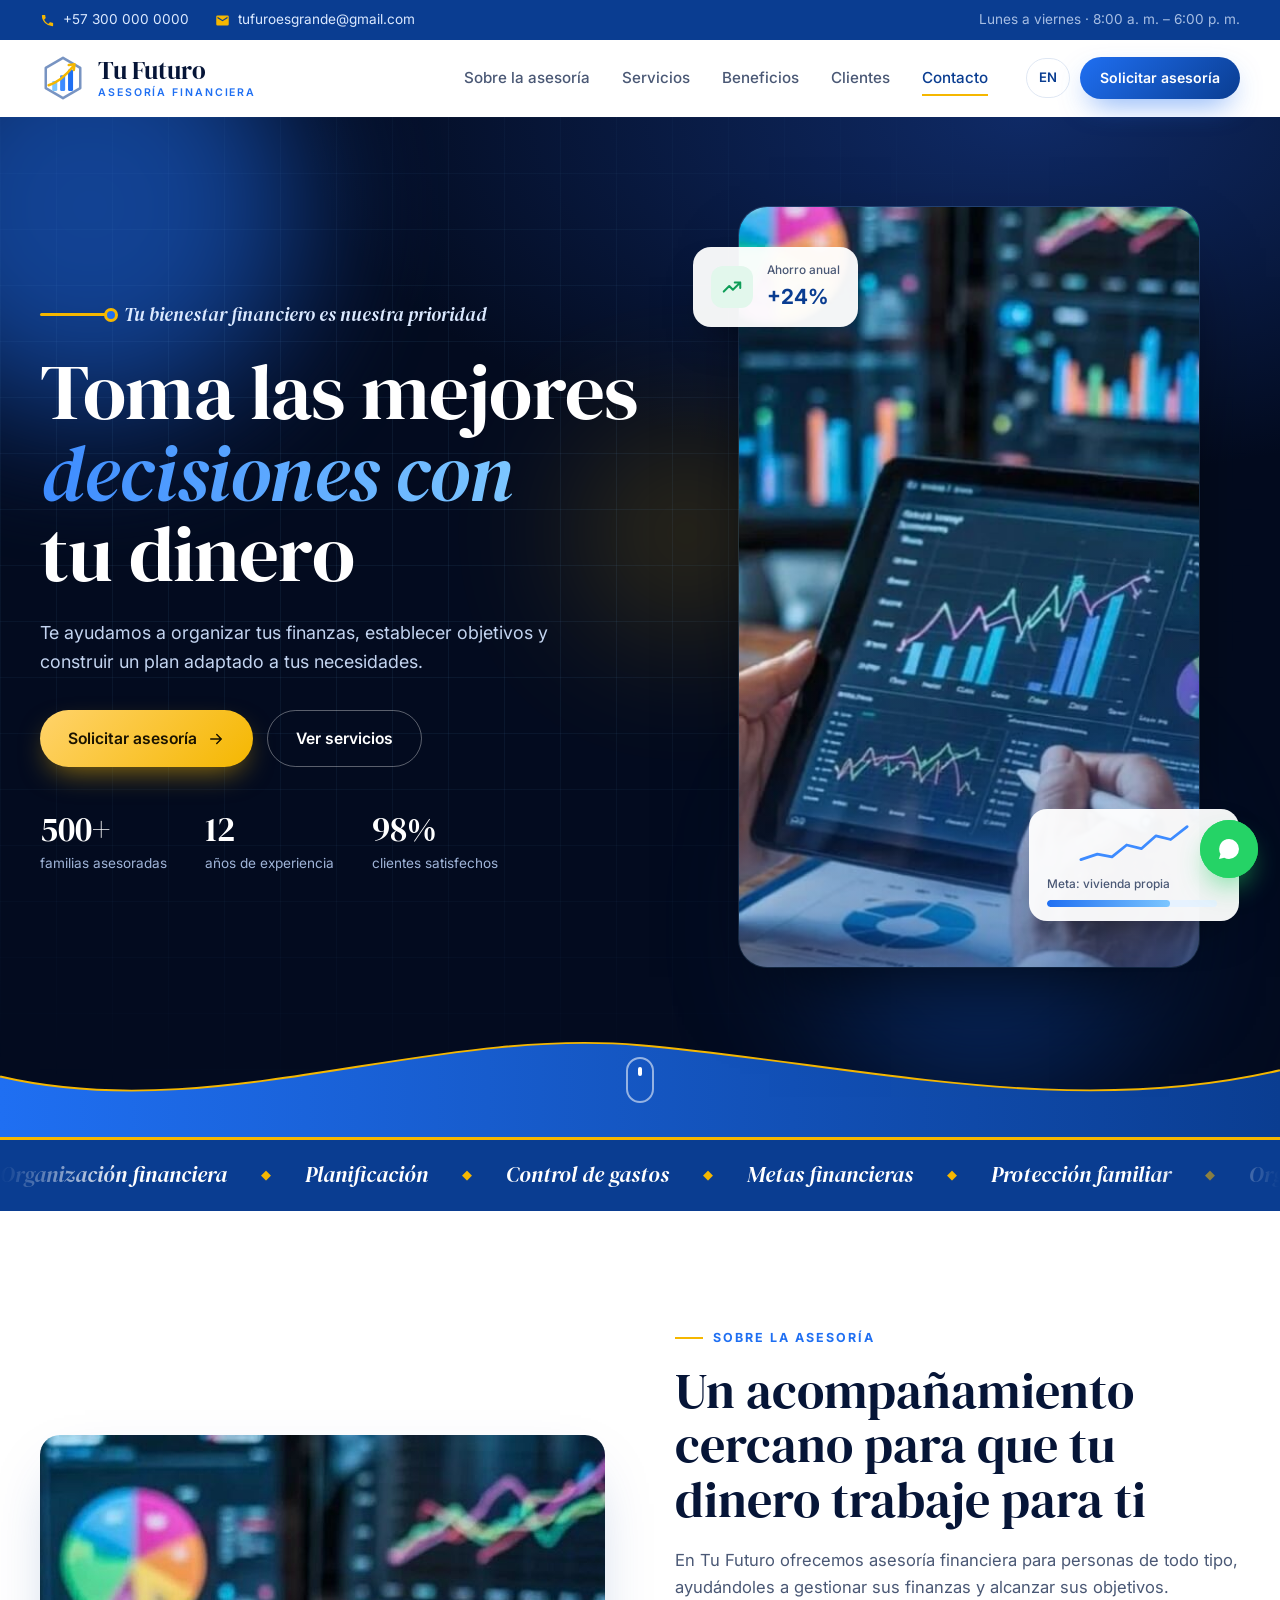
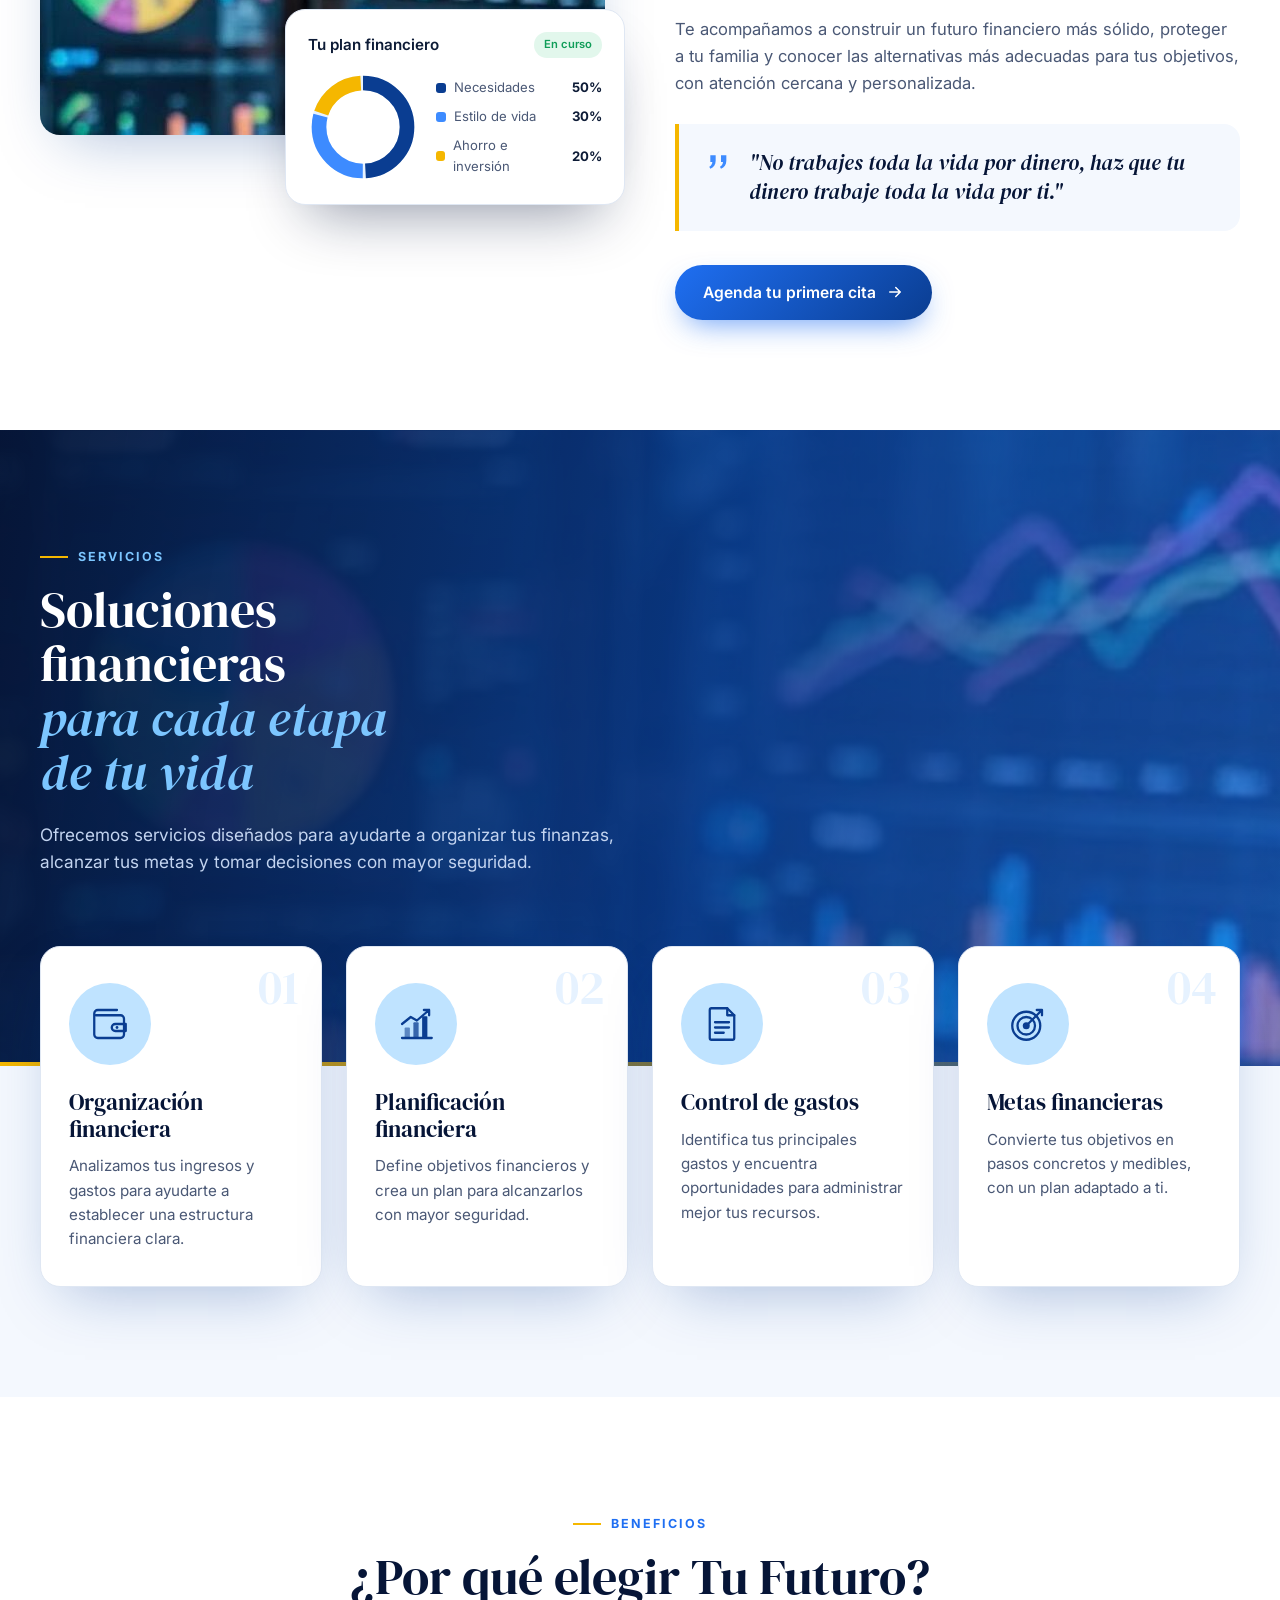
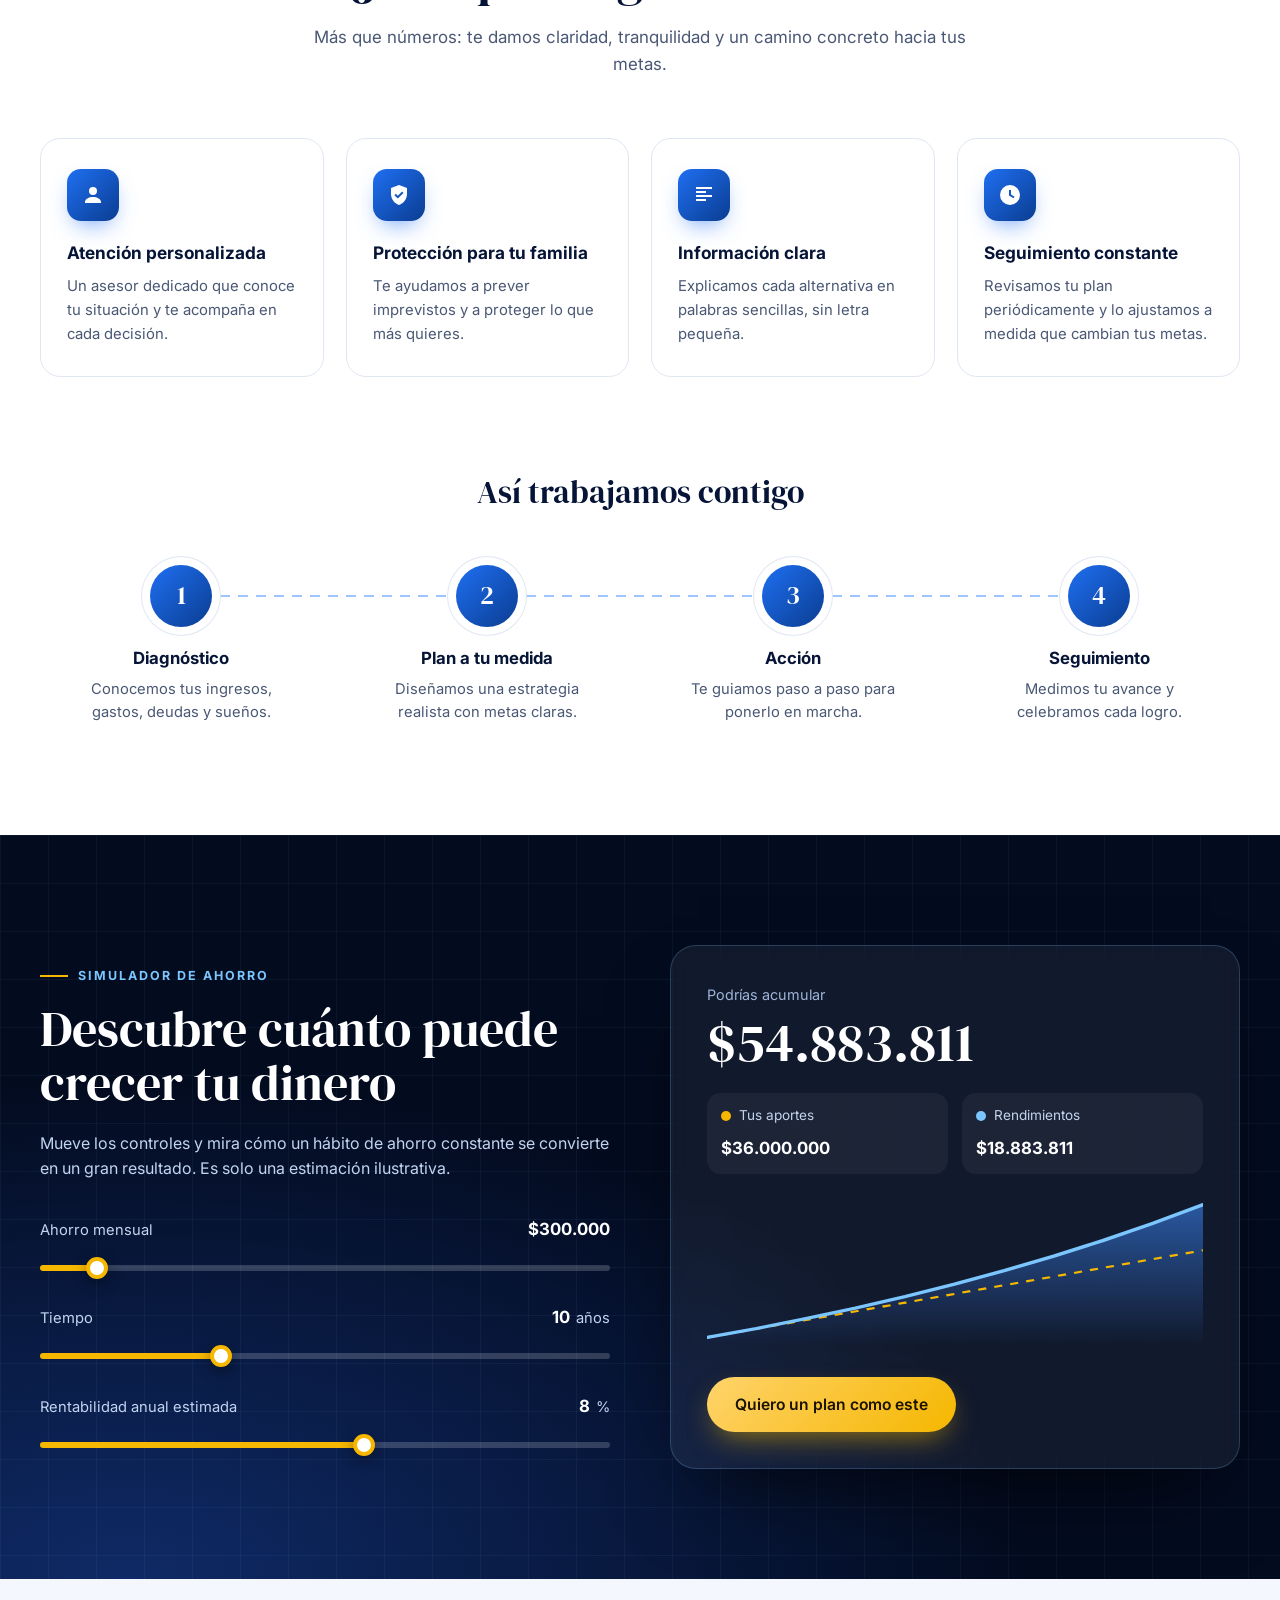
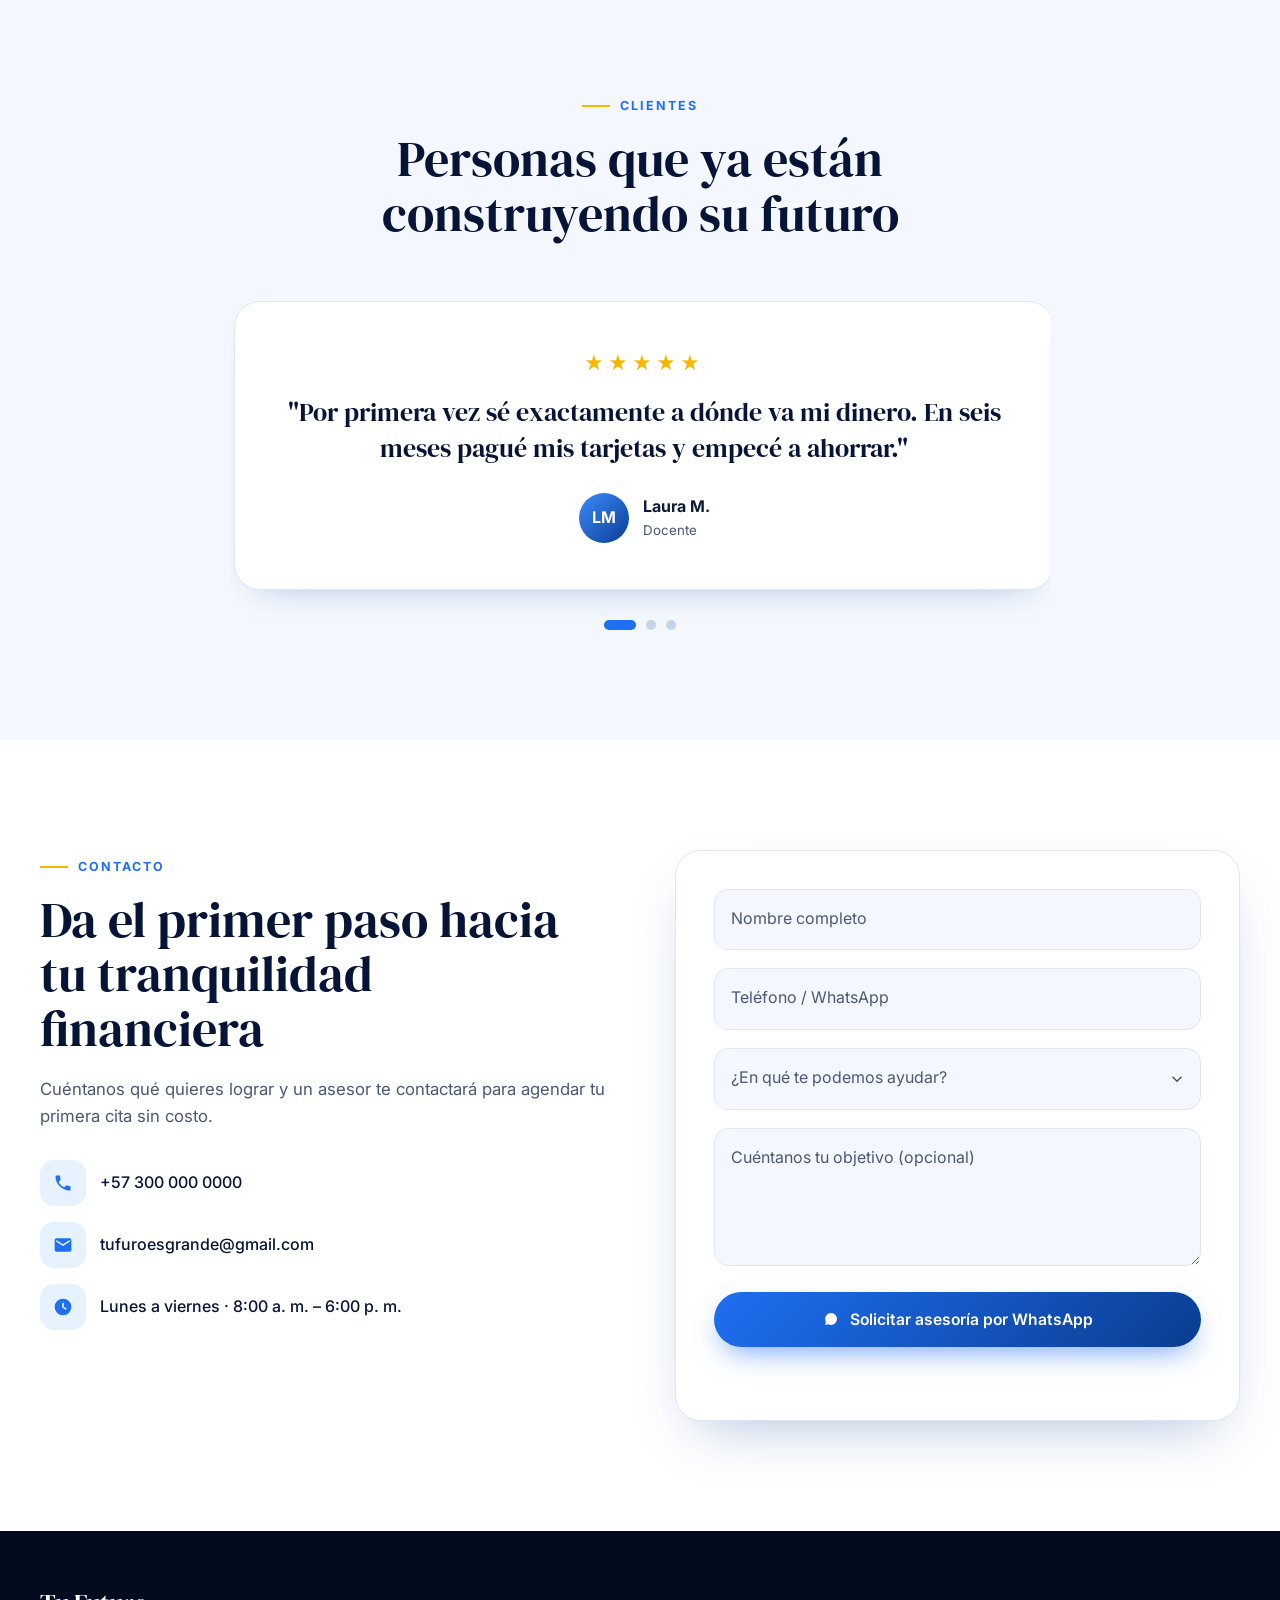
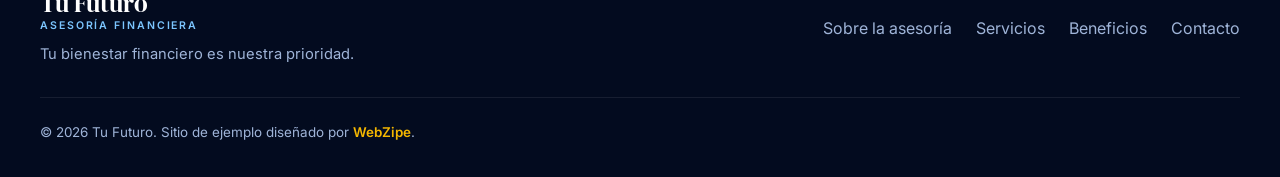
==== asesores-financieros/index.html @ e70fca69 "Agregar ejemplo Tu Futuro (asesores financieros) a Ejemplos de páginas Página independiente en aseso" ====
<!DOCTYPE html>
<html lang="es">
<head>
  <meta charset="UTF-8">
  <meta name="viewport" content="width=device-width, initial-scale=1.0">
  <title>Tu Futuro | Asesoría financiera</title>
  <meta name="description" content="Tu Futuro: asesoría financiera personalizada. Organiza tus finanzas, define metas y construye un plan adaptado a tus necesidades.">
  <meta name="theme-color" content="#0a3d91">
  <link rel="preconnect" href="https://fonts.googleapis.com">
  <link rel="preconnect" href="https://fonts.gstatic.com" crossorigin>
  <link href="https://fonts.googleapis.com/css2?family=DM+Serif+Display:ital@0;1&family=Inter:wght@400;500;600;700&display=swap" rel="stylesheet">
  <link rel="stylesheet" href="styles.css">
</head>
<body>

  <div class="progress" aria-hidden="true"></div>

  <!-- BARRA SUPERIOR -->
  <div class="topbar">
    <div class="container topbar-inner">
      <a href="tel:+573000000000" class="topbar-item">
        <svg viewBox="0 0 24 24" aria-hidden="true"><path d="M6.6 10.8a15.1 15.1 0 006.6 6.6l2.2-2.2a1 1 0 011-.25 11.4 11.4 0 003.6.57 1 1 0 011 1V20a1 1 0 01-1 1A17 17 0 013 4a1 1 0 011-1h3.5a1 1 0 011 1c0 1.25.2 2.45.57 3.57a1 1 0 01-.25 1z"/></svg>
        +57 300 000 0000
      </a>
      <a href="mailto:tufuroesgrande@gmail.com" class="topbar-item">
        <svg viewBox="0 0 24 24" aria-hidden="true"><path d="M20 4H4a2 2 0 00-2 2v12a2 2 0 002 2h16a2 2 0 002-2V6a2 2 0 00-2-2zm0 4.2l-8 5-8-5V6l8 5 8-5z"/></svg>
        tufuroesgrande@gmail.com
      </a>
      <span class="topbar-note" data-t>Lunes a viernes · 8:00 a. m. – 6:00 p. m.</span>
    </div>
  </div>

  <!-- HEADER -->
  <header class="header">
    <div class="container header-inner">
      <a href="#inicio" class="logo" aria-label="Tu Futuro — inicio">
        <svg class="logo-mark" viewBox="0 0 64 64" aria-hidden="true">
          <path d="M32 4l24 14v28L32 60 8 46V18z" fill="none" stroke="currentColor" stroke-width="3.5" stroke-linejoin="round" opacity=".55"/>
          <rect x="17" y="36" width="7" height="14" rx="1.5" fill="#7cc6ff"/>
          <rect x="28" y="28" width="7" height="22" rx="1.5" fill="#3d8bff"/>
          <rect x="39" y="20" width="7" height="30" rx="1.5" fill="#1f6ff2"/>
          <path d="M12 42c10-3 22-11 34-26" fill="none" stroke="#f5b700" stroke-width="3.5" stroke-linecap="round"/>
          <path d="M40 14l8-1-1 8" fill="none" stroke="#f5b700" stroke-width="3.5" stroke-linecap="round" stroke-linejoin="round"/>
        </svg>
        <span class="logo-text">Tu Futuro<small data-t>Asesoría financiera</small></span>
      </a>
      <nav class="nav" aria-label="Navegación principal">
        <a href="#asesoria" data-t>Sobre la asesoría</a>
        <a href="#servicios" data-t>Servicios</a>
        <a href="#beneficios" data-t>Beneficios</a>
        <a href="#clientes" data-t>Clientes</a>
        <a href="#contacto" data-t>Contacto</a>
      </nav>
      <div class="header-actions">
        <button class="lang-btn" type="button" aria-label="Cambiar idioma" data-t-aria="Cambiar idioma">EN</button>
        <a href="#contacto" class="btn btn-primary btn-sm header-cta" data-t>Solicitar asesoría</a>
        <button class="menu-toggle" type="button" aria-label="Abrir menú" data-t-aria="Abrir menú" aria-expanded="false"><span></span><span></span><span></span></button>
      </div>
    </div>
  </header>

  <main>
    <!-- HERO -->
    <section class="hero" id="inicio">
      <div class="hero-bg" aria-hidden="true">
        <span class="orb orb-1"></span><span class="orb orb-2"></span><span class="orb orb-3"></span>
        <div class="grid-lines"></div>
        <svg class="hero-wave" viewBox="0 0 1440 320" preserveAspectRatio="none"><path d="M0 220C240 300 480 140 720 170s480 120 720 40v110H0z" fill="url(#gw)"/><path d="M0 220C240 300 480 140 720 170s480 120 720 40" fill="none" stroke="#f5b700" stroke-width="3"/><defs><linearGradient id="gw" x1="0" x2="1"><stop offset="0" stop-color="#1f6ff2"/><stop offset="1" stop-color="#0a3d91"/></linearGradient></defs></svg>
      </div>
      <div class="container hero-inner">
        <div class="hero-copy">
          <p class="eyebrow reveal"><span class="eyebrow-line"></span><span data-t>Tu bienestar financiero es nuestra prioridad</span></p>
          <h1 class="reveal">
            <span data-t>Toma las mejores</span><br>
            <em class="shine" data-t>decisiones con</em><br>
            <span data-t>tu dinero</span>
          </h1>
          <p class="hero-lead reveal" data-t>Te ayudamos a organizar tus finanzas, establecer objetivos y construir un plan adaptado a tus necesidades.</p>
          <div class="hero-buttons reveal">
            <a href="#contacto" class="btn btn-gold magnetic">
              <span data-t>Solicitar asesoría</span>
              <svg viewBox="0 0 24 24" aria-hidden="true"><path d="M5 12h14M13 6l6 6-6 6" fill="none" stroke="currentColor" stroke-width="2" stroke-linecap="round" stroke-linejoin="round"/></svg>
            </a>
            <a href="#servicios" class="btn btn-ghost" data-t>Ver servicios</a>
          </div>
          <ul class="hero-trust reveal">
            <li><strong><span class="count" data-to="500">0</span>+</strong><span data-t>familias asesoradas</span></li>
            <li><strong><span class="count" data-to="12">0</span></strong><span data-t>años de experiencia</span></li>
            <li><strong><span class="count" data-to="98">0</span>%</strong><span data-t>clientes satisfechos</span></li>
          </ul>
        </div>

        <div class="hero-visual reveal">
          <div class="photo-frame tilt">
            <img src="img/asesoria-tablet.jpg" alt="Asesor revisando gráficos financieros en una tableta" width="600" height="760">
            <div class="photo-glow" aria-hidden="true"></div>
          </div>
          <div class="float-card fc-1">
            <span class="fc-icon up">
              <svg viewBox="0 0 24 24" aria-hidden="true"><path d="M3 17l6-6 4 4 8-8M15 7h6v6" fill="none" stroke="currentColor" stroke-width="2.2" stroke-linecap="round" stroke-linejoin="round"/></svg>
            </span>
            <div><small data-t>Ahorro anual</small><strong>+<span class="count" data-to="24">0</span>%</strong></div>
          </div>
          <div class="float-card fc-2">
            <svg class="mini-chart" viewBox="0 0 120 48" aria-hidden="true">
              <path class="draw" d="M2 40L20 34 36 37 52 24 68 28 84 14 100 18 118 4" fill="none" stroke="#3d8bff" stroke-width="3" stroke-linecap="round" stroke-linejoin="round"/>
            </svg>
            <div><small data-t>Meta: vivienda propia</small><div class="bar"><span style="--w:72%"></span></div></div>
          </div>
        </div>
      </div>
      <a href="#asesoria" class="scroll-hint" aria-label="Bajar"><span></span></a>
    </section>

    <!-- CITA -->
    <section class="quote-band">
      <div class="marquee" aria-hidden="true">
        <div class="marquee-track">
          <span data-t>Organización financiera</span><i>◆</i><span data-t>Planificación</span><i>◆</i><span data-t>Control de gastos</span><i>◆</i><span data-t>Metas financieras</span><i>◆</i><span data-t>Protección familiar</span><i>◆</i>
          <span data-t>Organización financiera</span><i>◆</i><span data-t>Planificación</span><i>◆</i><span data-t>Control de gastos</span><i>◆</i><span data-t>Metas financieras</span><i>◆</i><span data-t>Protección familiar</span><i>◆</i>
        </div>
      </div>
    </section>

    <!-- SOBRE LA ASESORÍA -->
    <section class="section about" id="asesoria">
      <div class="container about-grid">
        <div class="about-media reveal">
          <div class="about-img">
            <img src="img/analisis-pantallas.jpg" alt="Pantallas con análisis financiero y gráficos" loading="lazy" width="640" height="300">
          </div>
          <div class="dash-card">
            <div class="dash-head">
              <span data-t>Tu plan financiero</span>
              <span class="pill" data-t>En curso</span>
            </div>
            <div class="donut-wrap">
              <svg class="donut" viewBox="0 0 120 120" aria-hidden="true">
                <circle cx="60" cy="60" r="48" class="donut-bg"/>
                <circle cx="60" cy="60" r="48" class="donut-seg s1" style="--p:50"/>
                <circle cx="60" cy="60" r="48" class="donut-seg s2" style="--p:30;--o:50"/>
                <circle cx="60" cy="60" r="48" class="donut-seg s3" style="--p:20;--o:80"/>
              </svg>
              <ul class="legend">
                <li><i class="l1"></i><span data-t>Necesidades</span> <b>50%</b></li>
                <li><i class="l2"></i><span data-t>Estilo de vida</span> <b>30%</b></li>
                <li><i class="l3"></i><span data-t>Ahorro e inversión</span> <b>20%</b></li>
              </ul>
            </div>
          </div>
        </div>
        <div class="about-copy">
          <span class="kicker reveal" data-t>Sobre la asesoría</span>
          <h2 class="reveal" data-t>Un acompañamiento cercano para que tu dinero trabaje para ti</h2>
          <p class="reveal" data-t>En Tu Futuro ofrecemos asesoría financiera para personas de todo tipo, ayudándoles a gestionar sus finanzas y alcanzar sus objetivos.</p>
          <p class="reveal" data-t>Te acompañamos a construir un futuro financiero más sólido, proteger a tu familia y conocer las alternativas más adecuadas para tus objetivos, con atención cercana y personalizada.</p>
          <blockquote class="quote reveal">
            <svg viewBox="0 0 24 24" aria-hidden="true"><path d="M7 7h4v4c0 3-1.5 5-4 6l-.8-1.4C7.6 14.8 8.4 13.6 8.5 12H7zm8 0h4v4c0 3-1.5 5-4 6l-.8-1.4c1.4-.8 2.2-2 2.3-3.6H15z"/></svg>
            <p data-t>"No trabajes toda la vida por dinero, haz que tu dinero trabaje toda la vida por ti."</p>
          </blockquote>
          <a href="#contacto" class="btn btn-primary reveal">
            <span data-t>Agenda tu primera cita</span>
            <svg viewBox="0 0 24 24" aria-hidden="true"><path d="M5 12h14M13 6l6 6-6 6" fill="none" stroke="currentColor" stroke-width="2" stroke-linecap="round" stroke-linejoin="round"/></svg>
          </a>
        </div>
      </div>
    </section>

    <!-- SERVICIOS -->
    <section class="section services" id="servicios">
      <div class="services-banner">
        <div class="container">
          <span class="kicker light reveal" data-t>Servicios</span>
          <h2 class="reveal"><span data-t>Soluciones financieras</span><br><em data-t>para cada etapa de tu vida</em></h2>
          <p class="reveal" data-t>Ofrecemos servicios diseñados para ayudarte a organizar tus finanzas, alcanzar tus metas y tomar decisiones con mayor seguridad.</p>
        </div>
      </div>
      <div class="container">
        <div class="service-grid">
          <article class="service-card reveal tilt">
            <div class="service-icon">
              <svg viewBox="0 0 48 48" aria-hidden="true"><path d="M8 14h28a4 4 0 014 4v18a4 4 0 01-4 4H10a4 4 0 01-4-4V12a4 4 0 014-4h22" fill="none" stroke="currentColor" stroke-width="2.6" stroke-linecap="round" stroke-linejoin="round"/><path d="M30 24h12v8H30a4 4 0 010-8z" fill="none" stroke="currentColor" stroke-width="2.6" stroke-linejoin="round"/><circle cx="32" cy="28" r="1.6" fill="currentColor"/></svg>
            </div>
            <h3 data-t>Organización financiera</h3>
            <p data-t>Analizamos tus ingresos y gastos para ayudarte a establecer una estructura financiera clara.</p>
            <span class="service-num">01</span>
          </article>
          <article class="service-card reveal tilt">
            <div class="service-icon">
              <svg viewBox="0 0 48 48" aria-hidden="true"><path d="M8 40h34" fill="none" stroke="currentColor" stroke-width="2.6" stroke-linecap="round"/><rect x="11" y="28" width="6" height="12" rx="1" fill="currentColor" opacity=".55"/><rect x="21" y="22" width="6" height="18" rx="1" fill="currentColor" opacity=".75"/><rect x="31" y="15" width="6" height="25" rx="1" fill="currentColor"/><path d="M8 24l10-8 7 4 14-12M33 8h6v6" fill="none" stroke="currentColor" stroke-width="2.6" stroke-linecap="round" stroke-linejoin="round"/></svg>
            </div>
            <h3 data-t>Planificación financiera</h3>
            <p data-t>Define objetivos financieros y crea un plan para alcanzarlos con mayor seguridad.</p>
            <span class="service-num">02</span>
          </article>
          <article class="service-card reveal tilt">
            <div class="service-icon">
              <svg viewBox="0 0 48 48" aria-hidden="true"><path d="M12 6h18l8 8v26a2 2 0 01-2 2H12a2 2 0 01-2-2V8a2 2 0 012-2z" fill="none" stroke="currentColor" stroke-width="2.6" stroke-linejoin="round"/><path d="M30 6v8h8M16 22h16M16 28h16M16 34h10" fill="none" stroke="currentColor" stroke-width="2.6" stroke-linecap="round" stroke-linejoin="round"/></svg>
            </div>
            <h3 data-t>Control de gastos</h3>
            <p data-t>Identifica tus principales gastos y encuentra oportunidades para administrar mejor tus recursos.</p>
            <span class="service-num">03</span>
          </article>
          <article class="service-card reveal tilt">
            <div class="service-icon">
              <svg viewBox="0 0 48 48" aria-hidden="true"><circle cx="22" cy="26" r="16" fill="none" stroke="currentColor" stroke-width="2.6"/><circle cx="22" cy="26" r="10" fill="none" stroke="currentColor" stroke-width="2.6"/><circle cx="22" cy="26" r="4" fill="currentColor"/><path d="M22 26L40 8M34 8h6v6" fill="none" stroke="currentColor" stroke-width="2.6" stroke-linecap="round" stroke-linejoin="round"/></svg>
            </div>
            <h3 data-t>Metas financieras</h3>
            <p data-t>Convierte tus objetivos en pasos concretos y medibles, con un plan adaptado a ti.</p>
            <span class="service-num">04</span>
          </article>
        </div>
      </div>
    </section>

    <!-- BENEFICIOS -->
    <section class="section benefits" id="beneficios">
      <div class="container">
        <div class="section-head">
          <span class="kicker reveal" data-t>Beneficios</span>
          <h2 class="reveal" data-t>¿Por qué elegir Tu Futuro?</h2>
          <p class="reveal" data-t>Más que números: te damos claridad, tranquilidad y un camino concreto hacia tus metas.</p>
        </div>
        <div class="benefit-grid">
          <div class="benefit reveal">
            <span class="b-icon"><svg viewBox="0 0 24 24" aria-hidden="true"><path d="M12 12a4 4 0 100-8 4 4 0 000 8zm0 2c-4 0-8 2-8 5v1h16v-1c0-3-4-5-8-5z"/></svg></span>
            <h3 data-t>Atención personalizada</h3>
            <p data-t>Un asesor dedicado que conoce tu situación y te acompaña en cada decisión.</p>
          </div>
          <div class="benefit reveal">
            <span class="b-icon"><svg viewBox="0 0 24 24" aria-hidden="true"><path d="M12 2l8 3v6c0 5-3.4 9.4-8 11-4.6-1.6-8-6-8-11V5zm-1.2 13.6l5.7-5.7-1.4-1.4-4.3 4.3-2-2-1.4 1.4z"/></svg></span>
            <h3 data-t>Protección para tu familia</h3>
            <p data-t>Te ayudamos a prever imprevistos y a proteger lo que más quieres.</p>
          </div>
          <div class="benefit reveal">
            <span class="b-icon"><svg viewBox="0 0 24 24" aria-hidden="true"><path d="M4 4h16v2H4zm0 4h10v2H4zm0 4h16v2H4zm0 4h10v2H4z"/></svg></span>
            <h3 data-t>Información clara</h3>
            <p data-t>Explicamos cada alternativa en palabras sencillas, sin letra pequeña.</p>
          </div>
          <div class="benefit reveal">
            <span class="b-icon"><svg viewBox="0 0 24 24" aria-hidden="true"><path d="M12 2a10 10 0 100 20 10 10 0 000-20zm1 5v4.6l3.5 2.1-1 1.6L11 12.6V7z"/></svg></span>
            <h3 data-t>Seguimiento constante</h3>
            <p data-t>Revisamos tu plan periódicamente y lo ajustamos a medida que cambian tus metas.</p>
          </div>
        </div>

        <!-- PROCESO -->
        <div class="process">
          <h3 class="process-title reveal" data-t>Así trabajamos contigo</h3>
          <ol class="steps">
            <li class="step reveal"><span class="step-n">1</span><h4 data-t>Diagnóstico</h4><p data-t>Conocemos tus ingresos, gastos, deudas y sueños.</p></li>
            <li class="step reveal"><span class="step-n">2</span><h4 data-t>Plan a tu medida</h4><p data-t>Diseñamos una estrategia realista con metas claras.</p></li>
            <li class="step reveal"><span class="step-n">3</span><h4 data-t>Acción</h4><p data-t>Te guiamos paso a paso para ponerlo en marcha.</p></li>
            <li class="step reveal"><span class="step-n">4</span><h4 data-t>Seguimiento</h4><p data-t>Medimos tu avance y celebramos cada logro.</p></li>
          </ol>
        </div>
      </div>
    </section>

    <!-- SIMULADOR -->
    <section class="section simulator">
      <div class="container sim-grid">
        <div class="sim-copy">
          <span class="kicker light reveal" data-t>Simulador de ahorro</span>
          <h2 class="reveal" data-t>Descubre cuánto puede crecer tu dinero</h2>
          <p class="reveal" data-t>Mueve los controles y mira cómo un hábito de ahorro constante se convierte en un gran resultado. Es solo una estimación ilustrativa.</p>
          <div class="sim-controls reveal">
            <label>
              <span><span data-t>Ahorro mensual</span> <output id="outMonthly">$300.000</output></span>
              <input type="range" id="monthly" min="50000" max="3000000" step="50000" value="300000">
            </label>
            <label>
              <span><span data-t>Tiempo</span> <output id="outYears">10</output> <span data-t>años</span></span>
              <input type="range" id="years" min="1" max="30" step="1" value="10">
            </label>
            <label>
              <span><span data-t>Rentabilidad anual estimada</span> <output id="outRate">8</output>%</span>
              <input type="range" id="rate" min="0" max="14" step="0.5" value="8">
            </label>
          </div>
        </div>
        <div class="sim-result reveal">
          <small data-t>Podrías acumular</small>
          <strong id="simTotal">$0</strong>
          <div class="sim-split">
            <div><i class="dot d1"></i><span data-t>Tus aportes</span><b id="simPaid">$0</b></div>
            <div><i class="dot d2"></i><span data-t>Rendimientos</span><b id="simGain">$0</b></div>
          </div>
          <svg class="sim-chart" viewBox="0 0 300 140" preserveAspectRatio="none" aria-hidden="true">
            <defs><linearGradient id="sg" x1="0" y1="0" x2="0" y2="1"><stop offset="0" stop-color="#3d8bff" stop-opacity=".55"/><stop offset="1" stop-color="#3d8bff" stop-opacity="0"/></linearGradient></defs>
            <path id="simArea" fill="url(#sg)"/>
            <path id="simPaidLine" fill="none" stroke="#f5b700" stroke-width="2" stroke-dasharray="5 5"/>
            <path id="simLine" fill="none" stroke="#7cc6ff" stroke-width="3" stroke-linecap="round"/>
          </svg>
          <a href="#contacto" class="btn btn-gold" data-t>Quiero un plan como este</a>
        </div>
      </div>
    </section>

    <!-- CLIENTES -->
    <section class="section clients" id="clientes">
      <div class="container">
        <div class="section-head">
          <span class="kicker reveal" data-t>Clientes</span>
          <h2 class="reveal" data-t>Personas que ya están construyendo su futuro</h2>
        </div>
        <div class="slider reveal">
          <div class="slides">
            <figure class="testimonial">
              <div class="stars" aria-label="5 de 5">★★★★★</div>
              <blockquote data-t>"Por primera vez sé exactamente a dónde va mi dinero. En seis meses pagué mis tarjetas y empecé a ahorrar."</blockquote>
              <figcaption><span class="avatar">LM</span><span><b>Laura M.</b><small data-t>Docente</small></span></figcaption>
            </figure>
            <figure class="testimonial">
              <div class="stars" aria-label="5 de 5">★★★★★</div>
              <blockquote data-t>"Nos ayudaron a armar un plan para la cuota inicial de nuestra casa. La atención fue cercana y muy clara."</blockquote>
              <figcaption><span class="avatar">CR</span><span><b>Carlos y Ana R.</b><small data-t>Familia</small></span></figcaption>
            </figure>
            <figure class="testimonial">
              <div class="stars" aria-label="5 de 5">★★★★★</div>
              <blockquote data-t>"Como independiente nunca sabía cuánto separar. Ahora tengo un fondo de emergencia y metas medibles."</blockquote>
              <figcaption><span class="avatar">JP</span><span><b>Juan P.</b><small data-t>Emprendedor</small></span></figcaption>
            </figure>
          </div>
          <div class="slider-dots" role="tablist" aria-label="Testimonios"></div>
        </div>
      </div>
    </section>

    <!-- CONTACTO -->
    <section class="section contact" id="contacto">
      <div class="container contact-grid">
        <div class="contact-copy">
          <span class="kicker reveal" data-t>Contacto</span>
          <h2 class="reveal" data-t>Da el primer paso hacia tu tranquilidad financiera</h2>
          <p class="reveal" data-t>Cuéntanos qué quieres lograr y un asesor te contactará para agendar tu primera cita sin costo.</p>
          <ul class="contact-list reveal">
            <li><span class="c-icon"><svg viewBox="0 0 24 24" aria-hidden="true"><path d="M6.6 10.8a15.1 15.1 0 006.6 6.6l2.2-2.2a1 1 0 011-.25 11.4 11.4 0 003.6.57 1 1 0 011 1V20a1 1 0 01-1 1A17 17 0 013 4a1 1 0 011-1h3.5a1 1 0 011 1c0 1.25.2 2.45.57 3.57a1 1 0 01-.25 1z"/></svg></span><a href="tel:+573000000000">+57 300 000 0000</a></li>
            <li><span class="c-icon"><svg viewBox="0 0 24 24" aria-hidden="true"><path d="M20 4H4a2 2 0 00-2 2v12a2 2 0 002 2h16a2 2 0 002-2V6a2 2 0 00-2-2zm0 4.2l-8 5-8-5V6l8 5 8-5z"/></svg></span><a href="mailto:tufuroesgrande@gmail.com">tufuroesgrande@gmail.com</a></li>
            <li><span class="c-icon"><svg viewBox="0 0 24 24" aria-hidden="true"><path d="M12 2a10 10 0 100 20 10 10 0 000-20zm1 5v4.6l3.5 2.1-1 1.6L11 12.6V7z"/></svg></span><span data-t>Lunes a viernes · 8:00 a. m. – 6:00 p. m.</span></li>
          </ul>
        </div>
        <form class="contact-form reveal" id="contactForm" novalidate>
          <div class="field">
            <input type="text" id="fName" name="nombre" placeholder=" " required autocomplete="name">
            <label for="fName" data-t>Nombre completo</label>
          </div>
          <div class="field">
            <input type="tel" id="fPhone" name="telefono" placeholder=" " required autocomplete="tel">
            <label for="fPhone" data-t>Teléfono / WhatsApp</label>
          </div>
          <div class="field">
            <select id="fService" name="servicio" required>
              <option value="" disabled selected hidden></option>
              <option data-t>Organización financiera</option>
              <option data-t>Planificación financiera</option>
              <option data-t>Control de gastos</option>
              <option data-t>Metas financieras</option>
              <option data-t>Protección familiar</option>
            </select>
            <label for="fService" data-t>¿En qué te podemos ayudar?</label>
          </div>
          <div class="field">
            <textarea id="fMsg" name="mensaje" rows="4" placeholder=" "></textarea>
            <label for="fMsg" data-t>Cuéntanos tu objetivo (opcional)</label>
          </div>
          <button type="submit" class="btn btn-primary btn-block">
            <svg viewBox="0 0 24 24" aria-hidden="true"><path d="M17.6 6.32A7.85 7.85 0 0012.05 4a7.94 7.94 0 00-6.87 11.9L4 20l4.2-1.1a7.9 7.9 0 003.85 1h.01A7.94 7.94 0 0020 12.06a7.9 7.9 0 00-2.4-5.74z" fill="currentColor"/></svg>
            <span data-t>Solicitar asesoría por WhatsApp</span>
          </button>
          <p class="form-msg" id="formMsg" role="status" aria-live="polite"></p>
        </form>
      </div>
    </section>
  </main>

  <footer class="footer">
    <div class="container footer-inner">
      <div class="footer-brand">
        <span class="logo-text">Tu Futuro<small data-t>Asesoría financiera</small></span>
        <p data-t>Tu bienestar financiero es nuestra prioridad.</p>
      </div>
      <nav class="footer-nav" aria-label="Pie de página">
        <a href="#asesoria" data-t>Sobre la asesoría</a>
        <a href="#servicios" data-t>Servicios</a>
        <a href="#beneficios" data-t>Beneficios</a>
        <a href="#contacto" data-t>Contacto</a>
      </nav>
      <p class="footer-legal">© <span data-year></span> Tu Futuro. <span data-t>Sitio de ejemplo diseñado por</span> <a href="../" class="credit">WebZipe</a>.</p>
    </div>
  </footer>

  <a class="wa-float" data-wa href="#" aria-label="Escríbenos por WhatsApp" data-t-aria="Escríbenos por WhatsApp">
    <svg viewBox="0 0 24 24" aria-hidden="true"><path d="M17.6 6.32A7.85 7.85 0 0012.05 4a7.94 7.94 0 00-6.87 11.9L4 20l4.2-1.1a7.9 7.9 0 003.85 1h.01A7.94 7.94 0 0020 12.06a7.9 7.9 0 00-2.4-5.74z" fill="currentColor"/></svg>
  </a>
  <button class="to-top" type="button" aria-label="Volver arriba" data-t-aria="Volver arriba">
    <svg viewBox="0 0 24 24" aria-hidden="true"><path d="M12 19V5M6 11l6-6 6 6" fill="none" stroke="currentColor" stroke-width="2.2" stroke-linecap="round" stroke-linejoin="round"/></svg>
  </button>

  <script src="script.js"></script>
</body>
</html>
---- asesores-financieros/styles.css ----
/* ====== Tu Futuro · Asesoría financiera ====== */
:root{
  --navy-950:#030b1f;
  --navy-900:#061537;
  --navy-800:#0a3d91;
  --blue-600:#1f6ff2;
  --blue-500:#3d8bff;
  --sky-300:#7cc6ff;
  --sky-100:#e6f2ff;
  --gold:#f5b700;
  --gold-soft:#ffd36b;
  --ink:#0d1b36;
  --ink-soft:#4a5875;
  --line:#dfe7f3;
  --bg:#ffffff;
  --bg-alt:#f4f8fe;
  --radius:20px;
  --shadow:0 24px 60px -24px rgba(10,61,145,.35);
  --ease:cubic-bezier(.2,.7,.2,1);
  --serif:"DM Serif Display",Georgia,serif;
  --sans:"Inter",system-ui,-apple-system,"Segoe UI",sans-serif;
}
*,*::before,*::after{box-sizing:border-box;margin:0;padding:0}
html{scroll-behavior:smooth;scroll-padding-top:90px}
body{font-family:var(--sans);color:var(--ink);background:var(--bg);line-height:1.6;-webkit-font-smoothing:antialiased;overflow-x:hidden}
img{max-width:100%;display:block}
a{color:inherit;text-decoration:none}
button{font:inherit;cursor:pointer;border:0;background:none;color:inherit}
.container{width:min(1200px,100% - 40px);margin-inline:auto}
:focus-visible{outline:3px solid var(--gold);outline-offset:3px;border-radius:6px}

/* Barra de progreso */
.progress{position:fixed;top:0;left:0;height:3px;width:100%;transform:scaleX(var(--p,0));transform-origin:left;background:linear-gradient(90deg,var(--gold),var(--blue-500));z-index:200}

/* Botones */
.btn{display:inline-flex;align-items:center;justify-content:center;gap:10px;padding:15px 28px;border-radius:999px;font-weight:600;font-size:.98rem;transition:transform .35s var(--ease),box-shadow .35s var(--ease),background .3s;position:relative;overflow:hidden;isolation:isolate}
.btn svg{width:18px;height:18px;flex-shrink:0;transition:transform .3s var(--ease)}
.btn:hover svg{transform:translateX(4px)}
.btn::after{content:"";position:absolute;inset:0;background:linear-gradient(120deg,transparent 30%,rgba(255,255,255,.45) 50%,transparent 70%);transform:translateX(-120%);transition:transform .8s var(--ease);z-index:-1}
.btn:hover::after{transform:translateX(120%)}
.btn-primary{background:linear-gradient(135deg,var(--blue-600),var(--navy-800));color:#fff;box-shadow:0 12px 30px -10px rgba(31,111,242,.7)}
.btn-primary:hover{transform:translateY(-3px);box-shadow:0 18px 40px -12px rgba(31,111,242,.85)}
.btn-gold{background:linear-gradient(135deg,var(--gold-soft),var(--gold));color:#1a1300;box-shadow:0 12px 30px -10px rgba(245,183,0,.65)}
.btn-gold:hover{transform:translateY(-3px);box-shadow:0 18px 40px -12px rgba(245,183,0,.8)}
.btn-ghost{color:#fff;border:1.5px solid rgba(255,255,255,.35)}
.btn-ghost:hover{background:rgba(255,255,255,.1);border-color:#fff}
.btn-sm{padding:10px 20px;font-size:.88rem}
.btn-block{width:100%}

/* Topbar */
.topbar{background:var(--navy-800);color:#dbe9ff;font-size:.85rem}
.topbar-inner{display:flex;gap:26px;align-items:center;min-height:40px;flex-wrap:wrap}
.topbar-item{display:inline-flex;align-items:center;gap:8px;transition:color .2s}
.topbar-item:hover{color:#fff}
.topbar-item svg{width:15px;height:15px;fill:var(--gold)}
.topbar-note{margin-left:auto;opacity:.75}

/* Header */
.header{position:sticky;top:0;z-index:100;background:rgba(255,255,255,.86);backdrop-filter:saturate(180%) blur(14px);-webkit-backdrop-filter:saturate(180%) blur(14px);border-bottom:1px solid transparent;transition:box-shadow .3s,border-color .3s}
.header.scrolled{box-shadow:0 10px 30px -18px rgba(6,21,55,.35);border-color:var(--line)}
.header-inner{display:flex;align-items:center;gap:24px;min-height:76px}
.logo{display:flex;align-items:center;gap:12px;color:var(--navy-800)}
.logo-mark{width:46px;height:46px;transition:transform .6s var(--ease)}
.logo:hover .logo-mark{transform:rotate(-8deg) scale(1.06)}
.logo-text{font-family:var(--serif);font-size:1.55rem;line-height:1;color:var(--navy-900);display:flex;flex-direction:column}
.logo-text small{font-family:var(--sans);font-size:.66rem;letter-spacing:.18em;text-transform:uppercase;color:var(--blue-600);margin-top:5px;font-weight:600}
.nav{display:flex;gap:4px;margin-left:auto}
.nav a{position:relative;padding:10px 14px;font-weight:500;font-size:.95rem;color:var(--ink-soft);transition:color .25s}
.nav a::after{content:"";position:absolute;left:14px;right:14px;bottom:4px;height:2px;background:var(--gold);transform:scaleX(0);transform-origin:left;transition:transform .35s var(--ease)}
.nav a:hover,.nav a.active{color:var(--navy-800)}
.nav a:hover::after,.nav a.active::after{transform:scaleX(1)}
.header-actions{display:flex;align-items:center;gap:10px}
.lang-btn{height:40px;min-width:44px;padding:0 12px;border-radius:999px;border:1.5px solid var(--line);font-weight:600;font-size:.82rem;color:var(--navy-800);transition:border-color .2s,background .2s}
.lang-btn:hover{border-color:var(--blue-500);background:var(--sky-100)}
.menu-toggle{display:none;width:44px;height:44px;border-radius:12px;flex-direction:column;justify-content:center;align-items:center;gap:5px}
.menu-toggle span{width:22px;height:2px;background:var(--navy-900);border-radius:2px;transition:transform .3s,opacity .3s}
.menu-toggle[aria-expanded="true"] span:nth-child(1){transform:translateY(7px) rotate(45deg)}
.menu-toggle[aria-expanded="true"] span:nth-child(2){opacity:0}
.menu-toggle[aria-expanded="true"] span:nth-child(3){transform:translateY(-7px) rotate(-45deg)}

/* Hero */
.hero{position:relative;background:radial-gradient(1200px 600px at 80% 0%,#0f2a66 0%,var(--navy-950) 60%);color:#fff;overflow:hidden;padding:90px 0 170px}
.hero-bg{position:absolute;inset:0;pointer-events:none}
.orb{position:absolute;border-radius:50%;filter:blur(70px);opacity:.55;animation:float 14s ease-in-out infinite}
.orb-1{width:420px;height:420px;background:#1f6ff2;top:-120px;left:-120px}
.orb-2{width:340px;height:340px;background:#0a3d91;bottom:40px;right:10%;animation-delay:-5s}
.orb-3{width:220px;height:220px;background:#f5b700;opacity:.18;top:30%;left:45%;animation-delay:-9s}
@keyframes float{0%,100%{transform:translate(0,0)}33%{transform:translate(40px,-30px)}66%{transform:translate(-30px,25px)}}
.grid-lines{position:absolute;inset:0;background-image:linear-gradient(rgba(124,198,255,.07) 1px,transparent 1px),linear-gradient(90deg,rgba(124,198,255,.07) 1px,transparent 1px);background-size:56px 56px;mask-image:radial-gradient(ellipse at 30% 40%,#000 20%,transparent 70%);-webkit-mask-image:radial-gradient(ellipse at 30% 40%,#000 20%,transparent 70%)}
.hero-wave{position:absolute;left:0;bottom:-2px;width:100%;height:200px}
.hero-inner{position:relative;display:grid;grid-template-columns:1.05fr .95fr;gap:60px;align-items:center}
.eyebrow{display:flex;align-items:center;gap:14px;font-family:var(--serif);font-style:italic;font-size:1.2rem;color:#dbe9ff;margin-bottom:22px}
.eyebrow-line{position:relative;width:70px;height:3px;background:var(--gold);border-radius:3px;flex-shrink:0}
.eyebrow-line::after{content:"";position:absolute;right:-8px;top:50%;width:14px;height:14px;border-radius:50%;background:var(--blue-600);border:3px solid var(--gold);transform:translateY(-50%)}
.hero h1{font-family:var(--serif);font-weight:400;font-size:clamp(2.8rem,6.2vw,5.2rem);line-height:1.02;letter-spacing:-.01em;margin-bottom:24px}
.hero h1 em{font-style:italic}
.shine{background:linear-gradient(90deg,#3d8bff,#7cc6ff,#3d8bff,#1f6ff2);background-size:300% 100%;-webkit-background-clip:text;background-clip:text;color:transparent;animation:shine 6s linear infinite}
@keyframes shine{to{background-position:300% 0}}
.hero-lead{font-size:1.12rem;color:#c3d4f0;max-width:50ch;margin-bottom:34px}
.hero-buttons{display:flex;gap:14px;flex-wrap:wrap;margin-bottom:46px}
.hero-trust{list-style:none;display:flex;gap:38px;flex-wrap:wrap}
.hero-trust li{display:flex;flex-direction:column}
.hero-trust strong{font-family:var(--serif);font-size:2.1rem;font-weight:400;line-height:1;color:#fff}
.hero-trust span:not(.count){font-size:.85rem;color:#9fb4d8;margin-top:6px}
.hero-visual{position:relative;justify-self:center;width:min(460px,100%)}
.photo-frame{position:relative;border-radius:28px;overflow:hidden;box-shadow:0 40px 80px -30px rgba(0,0,0,.8),0 0 0 1px rgba(124,198,255,.2);transform-style:preserve-3d;transition:transform .2s ease-out}
.photo-frame img{width:100%;aspect-ratio:600/700;object-fit:cover;transform:scale(1.04)}
.photo-glow{position:absolute;inset:0;background:linear-gradient(160deg,transparent 50%,rgba(10,61,145,.55));pointer-events:none}
.float-card{position:absolute;display:flex;align-items:center;gap:14px;padding:14px 18px;border-radius:18px;background:rgba(255,255,255,.95);color:var(--ink);box-shadow:0 20px 40px -18px rgba(0,0,0,.5);animation:bob 6s ease-in-out infinite}
.float-card small{display:block;font-size:.74rem;color:var(--ink-soft);font-weight:500}
.float-card strong{font-size:1.3rem;color:var(--navy-800)}
.fc-1{top:40px;left:-46px}
.fc-2{bottom:46px;right:-40px;animation-delay:-3s;flex-direction:column;align-items:flex-start;gap:8px;width:210px}
@keyframes bob{0%,100%{transform:translateY(0)}50%{transform:translateY(-12px)}}
.fc-icon{width:42px;height:42px;border-radius:12px;display:grid;place-items:center;background:#e2f7ec;color:#0f9d58}
.fc-icon svg{width:22px;height:22px}
.mini-chart{width:100%;height:44px}
.draw{stroke-dasharray:200;stroke-dashoffset:200;animation:draw 2.4s var(--ease) 1s forwards}
@keyframes draw{to{stroke-dashoffset:0}}
.bar{height:7px;border-radius:7px;background:var(--sky-100);overflow:hidden;margin-top:6px;width:170px}
.bar span{display:block;height:100%;width:0;background:linear-gradient(90deg,var(--blue-600),var(--sky-300));border-radius:7px;animation:fill 2s var(--ease) 1.4s forwards}
@keyframes fill{to{width:var(--w)}}
.scroll-hint{position:absolute;left:50%;bottom:34px;width:28px;height:46px;border:2px solid rgba(255,255,255,.55);border-radius:20px;transform:translateX(-50%);z-index:2}
.scroll-hint span{position:absolute;left:50%;top:8px;width:4px;height:9px;margin-left:-2px;border-radius:4px;background:#fff;animation:wheel 1.8s infinite}
@keyframes wheel{0%{opacity:1;transform:translateY(0)}100%{opacity:0;transform:translateY(16px)}}

/* Banda / marquee */
.quote-band{background:var(--navy-800);color:#fff;overflow:hidden;padding:18px 0;border-top:3px solid var(--gold)}
.marquee{overflow:hidden;mask-image:linear-gradient(90deg,transparent,#000 10%,#000 90%,transparent);-webkit-mask-image:linear-gradient(90deg,transparent,#000 10%,#000 90%,transparent)}
.marquee-track{display:flex;gap:34px;width:max-content;animation:marquee 32s linear infinite;font-family:var(--serif);font-size:1.35rem;font-style:italic;white-space:nowrap;align-items:center}
.marquee-track i{color:var(--gold);font-style:normal;font-size:.8rem}
@keyframes marquee{to{transform:translateX(-50%)}}

/* Secciones */
.section{padding:110px 0}
.kicker{display:inline-flex;align-items:center;gap:10px;font-size:.78rem;font-weight:700;letter-spacing:.16em;text-transform:uppercase;color:var(--blue-600);margin-bottom:16px}
.kicker::before{content:"";width:28px;height:2px;background:var(--gold)}
.kicker.light{color:var(--sky-300)}
h2{font-family:var(--serif);font-weight:400;font-size:clamp(2rem,4vw,3.1rem);line-height:1.1;color:var(--navy-900);margin-bottom:20px}
h2 em{font-style:italic;color:var(--blue-500)}
.section-head{text-align:center;max-width:680px;margin:0 auto 60px}
.section-head .kicker{justify-content:center}
.section-head p{color:var(--ink-soft);font-size:1.06rem}

/* Sobre */
.about-grid{display:grid;grid-template-columns:1fr 1fr;gap:70px;align-items:center}
.about-media{position:relative;padding-bottom:70px}
.about-img{border-radius:var(--radius);overflow:hidden;box-shadow:var(--shadow)}
.about-img img{width:100%;aspect-ratio:4/3;object-fit:cover;transition:transform 1.2s var(--ease)}
.about-media:hover .about-img img{transform:scale(1.06)}
.dash-card{position:absolute;right:-20px;bottom:0;width:min(340px,85%);background:#fff;border-radius:var(--radius);padding:22px;box-shadow:0 30px 60px -24px rgba(6,21,55,.45);border:1px solid var(--line)}
.dash-head{display:flex;justify-content:space-between;align-items:center;font-weight:600;font-size:.95rem;margin-bottom:14px}
.pill{font-size:.7rem;padding:4px 10px;border-radius:999px;background:#e2f7ec;color:#0f9d58;font-weight:600}
.donut-wrap{display:flex;align-items:center;gap:18px}
.donut{width:110px;height:110px;transform:rotate(-90deg);flex-shrink:0}
.donut circle{fill:none;stroke-width:16}
.donut-bg{stroke:var(--sky-100)}
.donut-seg{stroke-dasharray:0 302;stroke-dashoffset:calc(var(--o,0) * -3.016);transition:stroke-dasharray 1.6s var(--ease)}
.visible .donut-seg{stroke-dasharray:calc(var(--p) * 3.016 - 3) 302}
.s1{stroke:var(--navy-800)}.s2{stroke:var(--blue-500)}.s3{stroke:var(--gold)}
.legend{list-style:none;font-size:.82rem;display:grid;gap:8px;color:var(--ink-soft)}
.legend li{display:flex;align-items:center;gap:8px}
.legend b{margin-left:auto;color:var(--ink);padding-left:8px}
.legend i{width:10px;height:10px;border-radius:3px}
.l1{background:var(--navy-800)}.l2{background:var(--blue-500)}.l3{background:var(--gold)}
.about-copy p{color:var(--ink-soft);font-size:1.04rem;margin-bottom:16px}
.quote{position:relative;margin:28px 0 34px;padding:24px 26px 24px 70px;background:var(--bg-alt);border-left:4px solid var(--gold);border-radius:0 16px 16px 0}
.quote svg{position:absolute;left:22px;top:22px;width:32px;height:32px;fill:var(--blue-500)}
.quote p{font-family:var(--serif);font-style:italic;font-size:1.3rem;line-height:1.4;color:var(--navy-900);margin:0}

/* Servicios */
.services{padding-top:0;background:var(--bg-alt)}
.services-banner{position:relative;color:#fff;padding:110px 0 190px;background:linear-gradient(100deg,rgba(6,21,55,.96) 0%,rgba(10,61,145,.88) 55%,rgba(31,111,242,.55) 100%),url("img/analisis-pantallas.jpg") center/cover;overflow:hidden}
.services-banner::after{content:"";position:absolute;inset:auto 0 0 0;height:4px;background:linear-gradient(90deg,var(--gold),transparent)}
.services-banner h2{color:#fff;max-width:16ch}
.services-banner h2 em{color:var(--sky-300)}
.services-banner p{color:#c3d4f0;max-width:58ch;font-size:1.08rem}
.service-grid{display:grid;grid-template-columns:repeat(4,1fr);gap:24px;margin-top:-120px;position:relative}
.service-card{position:relative;background:#fff;border-radius:var(--radius);padding:36px 28px 34px;box-shadow:var(--shadow);border:1px solid var(--line);overflow:hidden;transition:box-shadow .4s var(--ease),border-color .4s;transform-style:preserve-3d}
.service-card::before{content:"";position:absolute;inset:0;background:linear-gradient(160deg,var(--blue-600),var(--navy-800));opacity:0;transition:opacity .45s var(--ease);z-index:0}
.service-card>*{position:relative;z-index:1}
.service-card:hover{box-shadow:0 34px 70px -26px rgba(10,61,145,.6)}
.service-card:hover::before{opacity:1}
.service-card:hover h3,.service-card:hover p{color:#fff}
.service-icon{width:82px;height:82px;border-radius:50%;display:grid;place-items:center;background:#bfe3ff;color:var(--navy-800);margin-bottom:24px;transition:transform .5s var(--ease),background .4s}
.service-icon svg{width:42px;height:42px}
.service-card:hover .service-icon{transform:rotate(-10deg) scale(1.08);background:#fff}
.service-card h3{font-family:var(--serif);font-weight:400;font-size:1.45rem;line-height:1.15;color:var(--navy-900);margin-bottom:12px;transition:color .3s}
.service-card p{color:var(--ink-soft);font-size:.95rem;transition:color .3s}
.service-num{position:absolute !important;right:22px;top:16px;font-family:var(--serif);font-size:3rem;line-height:1;color:var(--sky-100);transition:color .3s}
.service-card:hover .service-num{color:rgba(255,255,255,.14)}

/* Beneficios */
.benefit-grid{display:grid;grid-template-columns:repeat(4,1fr);gap:22px}
.benefit{padding:30px 26px;border-radius:var(--radius);border:1px solid var(--line);background:#fff;transition:transform .4s var(--ease),box-shadow .4s,border-color .4s}
.benefit:hover{transform:translateY(-8px);box-shadow:var(--shadow);border-color:#bfd6f7}
.b-icon{width:52px;height:52px;border-radius:14px;display:grid;place-items:center;background:linear-gradient(135deg,var(--blue-600),var(--navy-800));margin-bottom:18px;box-shadow:0 10px 24px -10px rgba(31,111,242,.8)}
.b-icon svg{width:24px;height:24px;fill:#fff}
.benefit h3{font-size:1.08rem;margin-bottom:8px;color:var(--navy-900)}
.benefit p{font-size:.93rem;color:var(--ink-soft)}
.process{margin-top:90px}
.process-title{font-family:var(--serif);font-weight:400;font-size:2rem;text-align:center;color:var(--navy-900);margin-bottom:46px}
.steps{list-style:none;display:grid;grid-template-columns:repeat(4,1fr);gap:24px;position:relative;counter-reset:s}
.steps::before{content:"";position:absolute;top:30px;left:12%;right:12%;height:2px;background:repeating-linear-gradient(90deg,var(--blue-500) 0 10px,transparent 10px 18px);opacity:.5}
.step{text-align:center;position:relative}
.step-n{width:62px;height:62px;margin:0 auto 18px;border-radius:50%;display:grid;place-items:center;font-family:var(--serif);font-size:1.6rem;color:#fff;background:linear-gradient(135deg,var(--blue-600),var(--navy-800));box-shadow:0 0 0 8px #fff,0 0 0 9px var(--line);transition:transform .4s var(--ease),background .4s}
.step:hover .step-n{transform:scale(1.12);background:linear-gradient(135deg,var(--gold-soft),var(--gold));color:#1a1300}
.step h4{font-size:1.05rem;color:var(--navy-900);margin-bottom:6px}
.step p{font-size:.92rem;color:var(--ink-soft);max-width:24ch;margin:0 auto}

/* Simulador */
.simulator{background:radial-gradient(900px 500px at 10% 100%,#0f2a66,var(--navy-950));color:#fff;position:relative;overflow:hidden}
.simulator::before{content:"";position:absolute;inset:0;background-image:linear-gradient(rgba(124,198,255,.06) 1px,transparent 1px),linear-gradient(90deg,rgba(124,198,255,.06) 1px,transparent 1px);background-size:48px 48px}
.sim-grid{position:relative;display:grid;grid-template-columns:1fr 1fr;gap:60px;align-items:center}
.simulator h2{color:#fff}
.sim-copy>p{color:#c3d4f0;margin-bottom:34px}
.sim-controls{display:grid;gap:26px}
.sim-controls label>span{display:flex;justify-content:space-between;align-items:baseline;gap:6px;font-size:.92rem;color:#c3d4f0;margin-bottom:10px}
.sim-controls label>span>span:first-child{margin-right:auto}
.sim-controls output{font-weight:700;color:#fff;font-size:1.05rem}
input[type=range]{-webkit-appearance:none;appearance:none;width:100%;height:6px;border-radius:6px;background:linear-gradient(90deg,var(--gold) var(--fill,50%),rgba(255,255,255,.18) var(--fill,50%));outline-offset:6px}
input[type=range]::-webkit-slider-thumb{-webkit-appearance:none;width:22px;height:22px;border-radius:50%;background:#fff;border:4px solid var(--gold);box-shadow:0 4px 14px rgba(0,0,0,.4);cursor:grab;transition:transform .2s}
input[type=range]::-webkit-slider-thumb:hover{transform:scale(1.15)}
input[type=range]::-moz-range-thumb{width:16px;height:16px;border-radius:50%;background:#fff;border:4px solid var(--gold);cursor:grab}
.sim-result{background:rgba(255,255,255,.06);border:1px solid rgba(124,198,255,.22);backdrop-filter:blur(10px);border-radius:26px;padding:36px;box-shadow:0 40px 80px -30px rgba(0,0,0,.7)}
.sim-result>small{color:#9fb4d8;font-size:.9rem}
.sim-result>strong{display:block;font-family:var(--serif);font-weight:400;font-size:clamp(2.4rem,5vw,3.4rem);line-height:1.1;margin:6px 0 20px;color:#fff}
.sim-split{display:grid;grid-template-columns:1fr 1fr;gap:14px;margin-bottom:22px}
.sim-split div{display:flex;flex-wrap:wrap;align-items:center;gap:8px;font-size:.85rem;color:#c3d4f0;background:rgba(255,255,255,.05);padding:12px 14px;border-radius:14px}
.sim-split b{width:100%;color:#fff;font-size:1.05rem}
.dot{width:10px;height:10px;border-radius:50%}
.d1{background:var(--gold)}.d2{background:var(--sky-300)}
.sim-chart{width:100%;height:150px;margin-bottom:24px}
.sim-chart path{transition:d .5s var(--ease)}

/* Clientes */
.clients{background:var(--bg-alt)}
.slider{max-width:820px;margin:0 auto;overflow:hidden}
.slides{display:flex;transition:transform .7s var(--ease)}
.testimonial{flex:0 0 100%;padding:46px 50px;background:#fff;border-radius:26px;border:1px solid var(--line);box-shadow:0 16px 36px -26px rgba(10,61,145,.45);text-align:center;margin:0 4px 30px}
.stars{color:var(--gold);letter-spacing:4px;font-size:1.2rem;margin-bottom:16px}
.testimonial blockquote{font-family:var(--serif);font-size:clamp(1.25rem,2.4vw,1.6rem);line-height:1.4;color:var(--navy-900);margin-bottom:26px}
.testimonial figcaption{display:inline-flex;align-items:center;gap:14px;text-align:left}
.avatar{width:50px;height:50px;border-radius:50%;display:grid;place-items:center;font-weight:700;color:#fff;background:linear-gradient(135deg,var(--blue-500),var(--navy-800))}
.testimonial small{display:block;color:var(--ink-soft)}
.slider-dots{display:flex;justify-content:center;gap:10px}
.slider-dots button{width:10px;height:10px;border-radius:10px;background:#c5d4ea;transition:width .4s var(--ease),background .3s}
.slider-dots button[aria-selected="true"]{width:32px;background:var(--blue-600)}

/* Contacto */
.contact-grid{display:grid;grid-template-columns:1fr 1fr;gap:70px;align-items:start}
.contact-copy>p{color:var(--ink-soft);font-size:1.05rem;margin-bottom:30px}
.contact-list{list-style:none;display:grid;gap:16px}
.contact-list li{display:flex;align-items:center;gap:14px;font-weight:500;color:var(--navy-900)}
.contact-list a:hover{color:var(--blue-600)}
.c-icon{width:46px;height:46px;border-radius:14px;display:grid;place-items:center;background:var(--sky-100);flex-shrink:0}
.c-icon svg{width:20px;height:20px;fill:var(--blue-600)}
.contact-form{background:#fff;border:1px solid var(--line);border-radius:26px;padding:38px;box-shadow:var(--shadow);display:grid;gap:18px}
.field{position:relative}
.field input,.field select,.field textarea{width:100%;font:inherit;font-size:1rem;color:var(--ink);padding:24px 16px 10px;border:1.5px solid var(--line);border-radius:14px;background:var(--bg-alt);transition:border-color .25s,background .25s,box-shadow .25s;resize:vertical;appearance:none}
.field select{background-image:url("data:image/svg+xml,%3Csvg xmlns='http://www.w3.org/2000/svg' viewBox='0 0 24 24'%3E%3Cpath d='M6 9l6 6 6-6' fill='none' stroke='%234a5875' stroke-width='2'/%3E%3C/svg%3E");background-repeat:no-repeat;background-position:right 14px center;background-size:18px;cursor:pointer}
.field label{position:absolute;left:17px;top:17px;font-size:1rem;color:var(--ink-soft);pointer-events:none;transition:transform .25s var(--ease),font-size .25s,color .25s;transform-origin:left top}
.field input:focus,.field select:focus,.field textarea:focus{outline:none;border-color:var(--blue-500);background:#fff;box-shadow:0 0 0 4px rgba(61,139,255,.15)}
.field input:focus+label,.field input:not(:placeholder-shown)+label,
.field textarea:focus+label,.field textarea:not(:placeholder-shown)+label,
.field select:focus+label,.field select:valid+label{transform:translateY(-10px);font-size:.75rem;color:var(--blue-600);font-weight:600}
.field.invalid input,.field.invalid select{border-color:#e5484d}
.form-msg{font-size:.9rem;min-height:1.2em;color:#e5484d;text-align:center}
.form-msg.ok{color:#0f9d58}

/* Footer */
.footer{background:var(--navy-950);color:#9fb4d8;padding:60px 0 34px}
.footer-inner{display:grid;grid-template-columns:1fr auto;gap:30px;align-items:center}
.footer .logo-text{color:#fff}
.footer .logo-text small{color:var(--sky-300)}
.footer-brand p{margin-top:12px;font-size:.92rem}
.footer-nav{display:flex;gap:24px;flex-wrap:wrap}
.footer-nav a:hover{color:#fff}
.footer-legal{grid-column:1/-1;border-top:1px solid rgba(255,255,255,.08);padding-top:24px;font-size:.84rem}
.credit{color:var(--gold);font-weight:600}

/* Flotantes */
.wa-float{position:fixed;right:22px;bottom:22px;width:58px;height:58px;border-radius:50%;background:#25d366;color:#fff;display:grid;place-items:center;box-shadow:0 14px 30px -10px rgba(37,211,102,.8);z-index:90;transition:transform .3s var(--ease)}
.wa-float::before{content:"";position:absolute;inset:0;border-radius:50%;background:#25d366;animation:pulse 2.4s infinite;z-index:-1}
.wa-float svg{width:30px;height:30px}
.wa-float:hover{transform:scale(1.1)}
@keyframes pulse{0%{transform:scale(1);opacity:.6}100%{transform:scale(1.7);opacity:0}}
.to-top{position:fixed;right:30px;bottom:94px;width:42px;height:42px;border-radius:50%;background:#fff;color:var(--navy-800);box-shadow:0 10px 24px -8px rgba(6,21,55,.4);display:grid;place-items:center;opacity:0;transform:translateY(16px);pointer-events:none;transition:opacity .3s,transform .3s var(--ease);z-index:90}
.to-top.show{opacity:1;transform:none;pointer-events:auto}
.to-top svg{width:20px;height:20px}

/* Animación al aparecer */
.reveal{opacity:0;transform:translateY(34px);transition:opacity .9s var(--ease),transform .9s var(--ease);transition-delay:var(--d,0s)}
.reveal.visible{opacity:1;transform:none}

/* Responsive */
@media (max-width:1080px){
  .service-grid,.benefit-grid{grid-template-columns:repeat(2,1fr)}
  .fc-1{left:-14px}.fc-2{right:-14px}
}
@media (max-width:920px){
  .nav{position:fixed;inset:116px 16px auto 16px;flex-direction:column;background:#fff;border-radius:20px;padding:12px;box-shadow:0 30px 60px -20px rgba(6,21,55,.45);border:1px solid var(--line);opacity:0;transform:translateY(-12px) scale(.98);pointer-events:none;transition:opacity .3s,transform .3s var(--ease)}
  .nav.open{opacity:1;transform:none;pointer-events:auto}
  .nav a{padding:14px 16px;font-size:1rem}
  .nav a::after{display:none}
  .header-actions{margin-left:auto}
  .menu-toggle{display:flex}
  .hero{padding:60px 0 150px}
  .hero-inner,.about-grid,.sim-grid,.contact-grid{grid-template-columns:1fr;gap:56px}
  .hero-visual{width:min(400px,92%)}
  .steps{grid-template-columns:repeat(2,1fr);row-gap:40px}
  .steps::before{display:none}
  .dash-card{right:0}
  .footer-inner{grid-template-columns:1fr}
}
@media (max-width:620px){
  .topbar-note{display:none}
  .topbar-inner{gap:16px;justify-content:center;font-size:.78rem}
  .header-cta{display:none}
  .section{padding:80px 0}
  .services{padding-top:0}
  .services-banner{padding:80px 0 170px}
  .service-grid,.benefit-grid,.steps{grid-template-columns:1fr}
  .hero-trust{gap:24px}
  .hero-trust strong{font-size:1.7rem}
  .fc-1{left:-6px;top:20px}.fc-2{right:-6px;bottom:20px;width:190px}
  .bar{width:150px}
  .hero-visual{width:min(320px,86%)}
  .testimonial{padding:34px 24px}
  .contact-form,.sim-result{padding:26px 20px}
  .sim-split{grid-template-columns:1fr}
  .logo-text{font-size:1.3rem}
  .logo-mark{width:40px;height:40px}
}
@media (prefers-reduced-motion:reduce){
  *,*::before,*::after{animation-duration:.01ms !important;animation-iteration-count:1 !important;transition-duration:.01ms !important;scroll-behavior:auto !important}
  .reveal{opacity:1;transform:none}
}
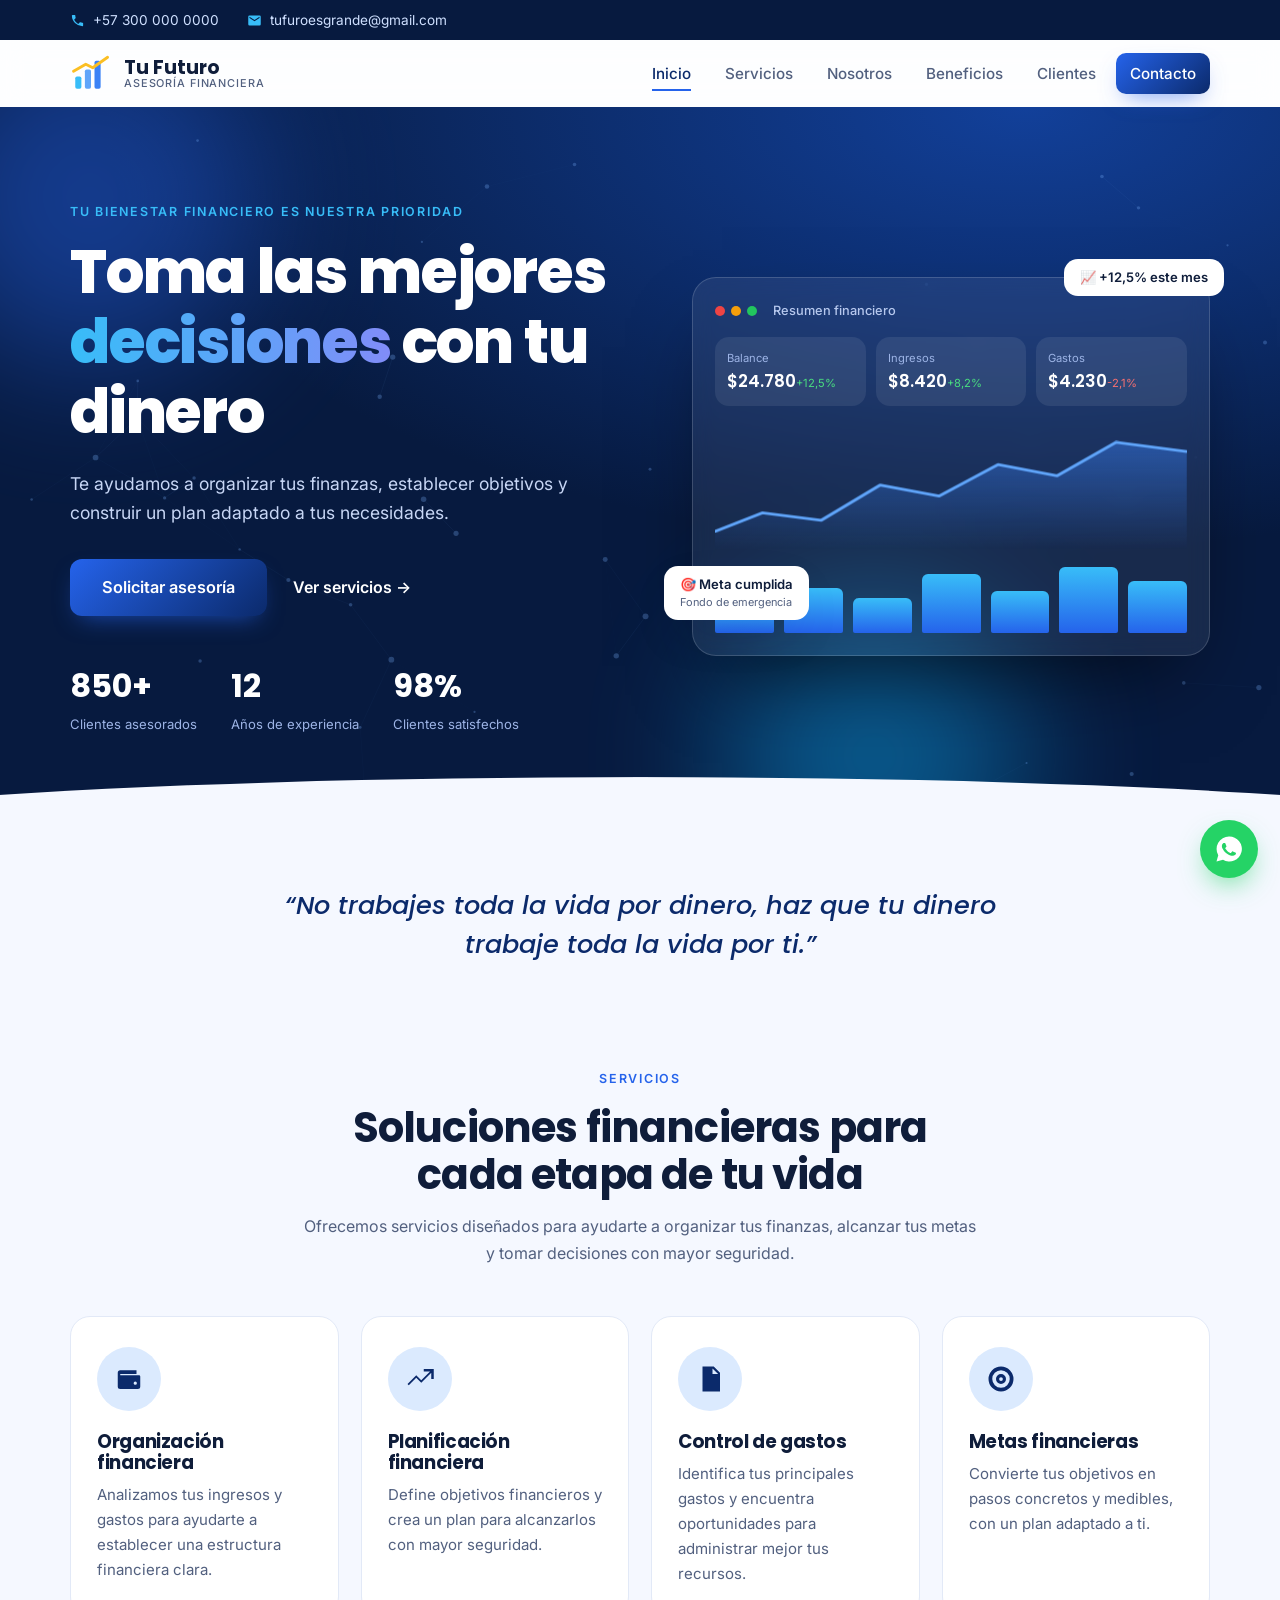
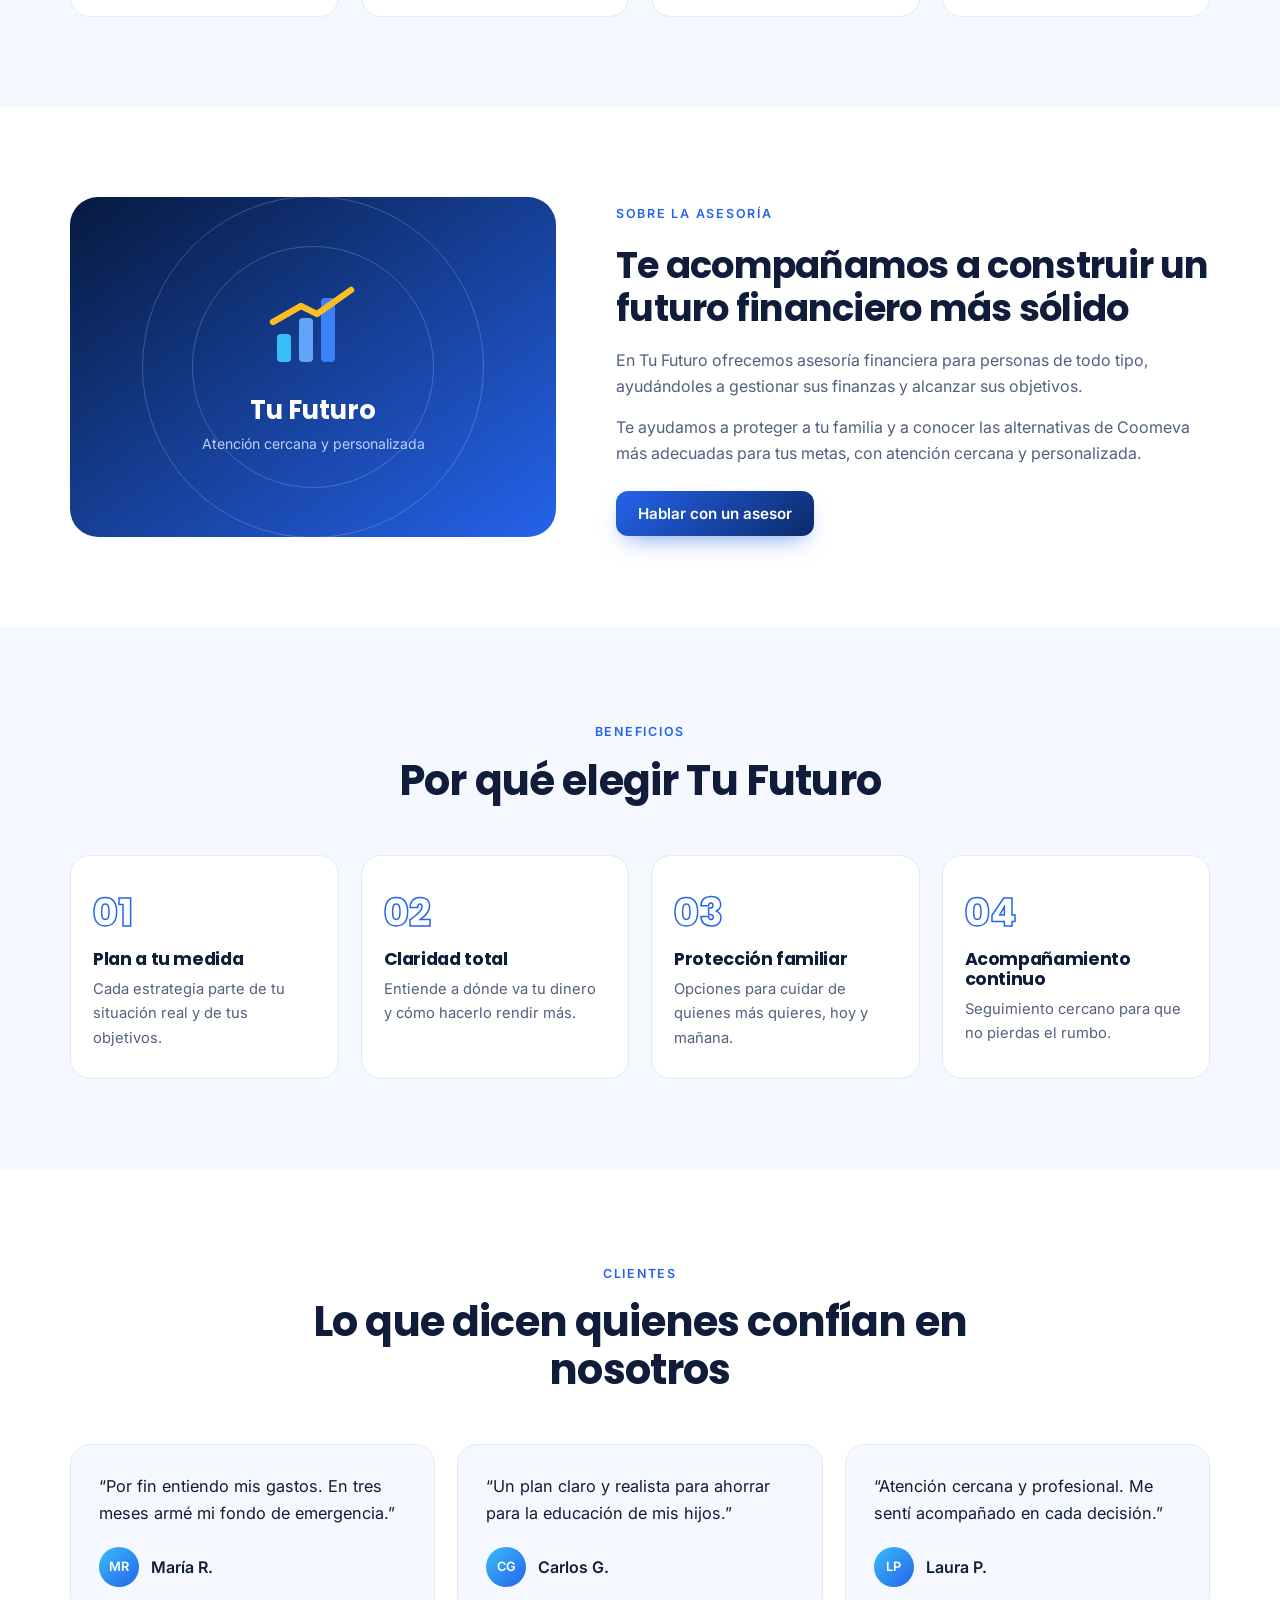
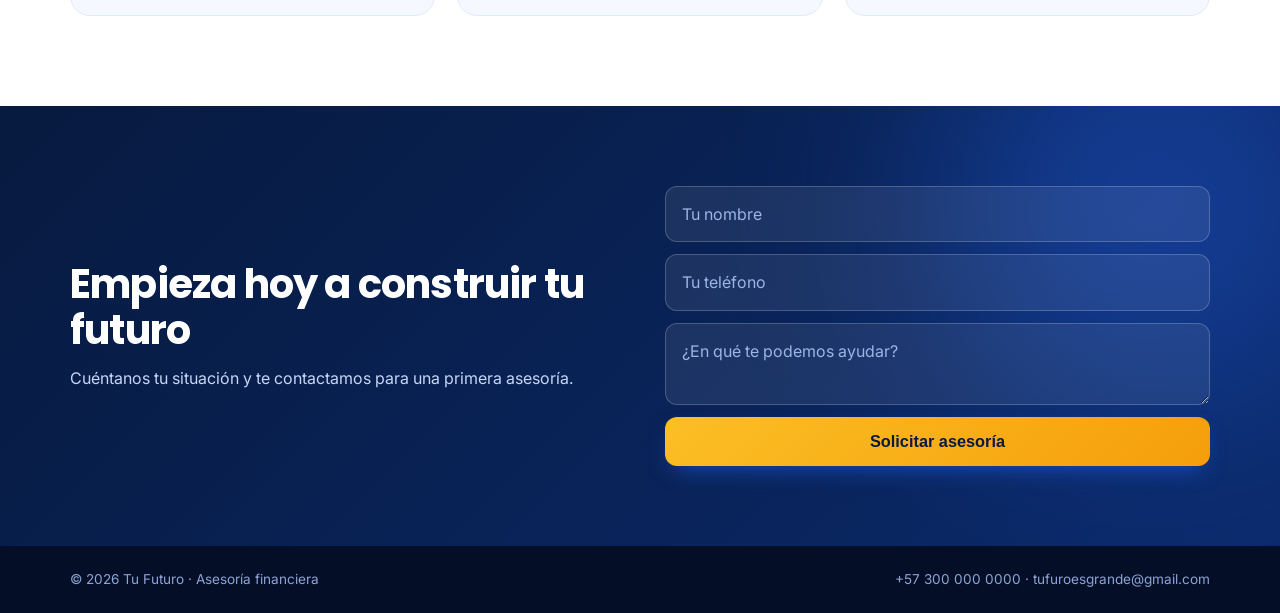
==== commit 712e1028: "Agregar ejemplo Tu Futuro (asesoría financiera) con animaciones Co-Authored-By: Claude Sonnet 5.5 <n" ====
--- a/asesores-financieros/index.html
+++ b/asesores-financieros/index.html
@@ -4,398 +4,215 @@
   <meta charset="UTF-8">
   <meta name="viewport" content="width=device-width, initial-scale=1.0">
   <title>Tu Futuro | Asesoría financiera</title>
-  <meta name="description" content="Tu Futuro: asesoría financiera personalizada. Organiza tus finanzas, define metas y construye un plan adaptado a tus necesidades.">
-  <meta name="theme-color" content="#0a3d91">
+  <meta name="description" content="Asesoría financiera personalizada: organización, planificación, control de gastos y metas. Tu bienestar financiero es nuestra prioridad.">
   <link rel="preconnect" href="https://fonts.googleapis.com">
   <link rel="preconnect" href="https://fonts.gstatic.com" crossorigin>
-  <link href="https://fonts.googleapis.com/css2?family=DM+Serif+Display:ital@0;1&family=Inter:wght@400;500;600;700&display=swap" rel="stylesheet">
+  <link href="https://fonts.googleapis.com/css2?family=Inter:wght@300;400;500;600&family=Poppins:wght@500;600;700;800&display=swap" rel="stylesheet">
   <link rel="stylesheet" href="styles.css">
 </head>
 <body>
 
-  <div class="progress" aria-hidden="true"></div>
-
-  <!-- BARRA SUPERIOR -->
   <div class="topbar">
     <div class="container topbar-inner">
-      <a href="tel:+573000000000" class="topbar-item">
-        <svg viewBox="0 0 24 24" aria-hidden="true"><path d="M6.6 10.8a15.1 15.1 0 006.6 6.6l2.2-2.2a1 1 0 011-.25 11.4 11.4 0 003.6.57 1 1 0 011 1V20a1 1 0 01-1 1A17 17 0 013 4a1 1 0 011-1h3.5a1 1 0 011 1c0 1.25.2 2.45.57 3.57a1 1 0 01-.25 1z"/></svg>
+      <a href="tel:+573000000000">
+        <svg viewBox="0 0 24 24" aria-hidden="true"><path d="M6.6 10.8a15 15 0 006.6 6.6l2.2-2.2a1 1 0 011-.25 11.4 11.4 0 003.6.57 1 1 0 011 1V20a1 1 0 01-1 1A17 17 0 013 4a1 1 0 011-1h3.5a1 1 0 011 1c0 1.25.2 2.45.57 3.57a1 1 0 01-.25 1z"/></svg>
         +57 300 000 0000
       </a>
-      <a href="mailto:tufuroesgrande@gmail.com" class="topbar-item">
-        <svg viewBox="0 0 24 24" aria-hidden="true"><path d="M20 4H4a2 2 0 00-2 2v12a2 2 0 002 2h16a2 2 0 002-2V6a2 2 0 00-2-2zm0 4.2l-8 5-8-5V6l8 5 8-5z"/></svg>
+      <a href="mailto:tufuroesgrande@gmail.com">
+        <svg viewBox="0 0 24 24" aria-hidden="true"><path d="M20 4H4a2 2 0 00-2 2v12a2 2 0 002 2h16a2 2 0 002-2V6a2 2 0 00-2-2zm0 4l-8 5-8-5V6l8 5 8-5z"/></svg>
         tufuroesgrande@gmail.com
       </a>
-      <span class="topbar-note" data-t>Lunes a viernes · 8:00 a. m. – 6:00 p. m.</span>
     </div>
   </div>
 
-  <!-- HEADER -->
   <header class="header">
     <div class="container header-inner">
-      <a href="#inicio" class="logo" aria-label="Tu Futuro — inicio">
-        <svg class="logo-mark" viewBox="0 0 64 64" aria-hidden="true">
-          <path d="M32 4l24 14v28L32 60 8 46V18z" fill="none" stroke="currentColor" stroke-width="3.5" stroke-linejoin="round" opacity=".55"/>
-          <rect x="17" y="36" width="7" height="14" rx="1.5" fill="#7cc6ff"/>
-          <rect x="28" y="28" width="7" height="22" rx="1.5" fill="#3d8bff"/>
-          <rect x="39" y="20" width="7" height="30" rx="1.5" fill="#1f6ff2"/>
-          <path d="M12 42c10-3 22-11 34-26" fill="none" stroke="#f5b700" stroke-width="3.5" stroke-linecap="round"/>
-          <path d="M40 14l8-1-1 8" fill="none" stroke="#f5b700" stroke-width="3.5" stroke-linecap="round" stroke-linejoin="round"/>
+      <a href="#inicio" class="logo">
+        <svg viewBox="0 0 48 48" aria-hidden="true">
+          <rect x="6" y="28" width="7" height="14" rx="2" fill="#38bdf8"/>
+          <rect x="17" y="20" width="7" height="22" rx="2" fill="#60a5fa"/>
+          <rect x="28" y="10" width="7" height="32" rx="2" fill="#3b82f6"/>
+          <path d="M4 22l14-8 8 4 17-12" fill="none" stroke="#fbbf24" stroke-width="3.2" stroke-linecap="round" stroke-linejoin="round"/>
         </svg>
-        <span class="logo-text">Tu Futuro<small data-t>Asesoría financiera</small></span>
+        <span>Tu Futuro<small>Asesoría financiera</small></span>
       </a>
-      <nav class="nav" aria-label="Navegación principal">
-        <a href="#asesoria" data-t>Sobre la asesoría</a>
-        <a href="#servicios" data-t>Servicios</a>
-        <a href="#beneficios" data-t>Beneficios</a>
-        <a href="#clientes" data-t>Clientes</a>
-        <a href="#contacto" data-t>Contacto</a>
+      <button class="menu-toggle" aria-label="Abrir menú"><span></span><span></span><span></span></button>
+      <nav class="nav">
+        <a href="#inicio" class="active">Inicio</a>
+        <a href="#servicios">Servicios</a>
+        <a href="#nosotros">Nosotros</a>
+        <a href="#beneficios">Beneficios</a>
+        <a href="#clientes">Clientes</a>
+        <a href="#contacto" class="btn">Contacto</a>
       </nav>
-      <div class="header-actions">
-        <button class="lang-btn" type="button" aria-label="Cambiar idioma" data-t-aria="Cambiar idioma">EN</button>
-        <a href="#contacto" class="btn btn-primary btn-sm header-cta" data-t>Solicitar asesoría</a>
-        <button class="menu-toggle" type="button" aria-label="Abrir menú" data-t-aria="Abrir menú" aria-expanded="false"><span></span><span></span><span></span></button>
-      </div>
     </div>
   </header>
 
   <main>
     <!-- HERO -->
     <section class="hero" id="inicio">
-      <div class="hero-bg" aria-hidden="true">
-        <span class="orb orb-1"></span><span class="orb orb-2"></span><span class="orb orb-3"></span>
-        <div class="grid-lines"></div>
-        <svg class="hero-wave" viewBox="0 0 1440 320" preserveAspectRatio="none"><path d="M0 220C240 300 480 140 720 170s480 120 720 40v110H0z" fill="url(#gw)"/><path d="M0 220C240 300 480 140 720 170s480 120 720 40" fill="none" stroke="#f5b700" stroke-width="3"/><defs><linearGradient id="gw" x1="0" x2="1"><stop offset="0" stop-color="#1f6ff2"/><stop offset="1" stop-color="#0a3d91"/></linearGradient></defs></svg>
-      </div>
-      <div class="container hero-inner">
-        <div class="hero-copy">
-          <p class="eyebrow reveal"><span class="eyebrow-line"></span><span data-t>Tu bienestar financiero es nuestra prioridad</span></p>
-          <h1 class="reveal">
-            <span data-t>Toma las mejores</span><br>
-            <em class="shine" data-t>decisiones con</em><br>
-            <span data-t>tu dinero</span>
-          </h1>
-          <p class="hero-lead reveal" data-t>Te ayudamos a organizar tus finanzas, establecer objetivos y construir un plan adaptado a tus necesidades.</p>
-          <div class="hero-buttons reveal">
-            <a href="#contacto" class="btn btn-gold magnetic">
-              <span data-t>Solicitar asesoría</span>
-              <svg viewBox="0 0 24 24" aria-hidden="true"><path d="M5 12h14M13 6l6 6-6 6" fill="none" stroke="currentColor" stroke-width="2" stroke-linecap="round" stroke-linejoin="round"/></svg>
-            </a>
-            <a href="#servicios" class="btn btn-ghost" data-t>Ver servicios</a>
+      <div class="blob b1"></div><div class="blob b2"></div>
+      <canvas id="bg-chart" aria-hidden="true"></canvas>
+      <div class="container hero-grid">
+        <div class="hero-text">
+          <span class="eyebrow reveal">Tu bienestar financiero es nuestra prioridad</span>
+          <h1 class="reveal d1">Toma las mejores <em>decisiones</em> con tu dinero</h1>
+          <p class="reveal d2">Te ayudamos a organizar tus finanzas, establecer objetivos y construir un plan adaptado a tus necesidades.</p>
+          <div class="hero-cta reveal d3">
+            <a href="#contacto" class="btn btn-lg">Solicitar asesoría</a>
+            <a href="#servicios" class="btn-ghost">Ver servicios →</a>
           </div>
-          <ul class="hero-trust reveal">
-            <li><strong><span class="count" data-to="500">0</span>+</strong><span data-t>familias asesoradas</span></li>
-            <li><strong><span class="count" data-to="12">0</span></strong><span data-t>años de experiencia</span></li>
-            <li><strong><span class="count" data-to="98">0</span>%</strong><span data-t>clientes satisfechos</span></li>
+          <ul class="hero-stats reveal d4">
+            <li><strong data-count="850" data-suffix="+">0</strong><span>Clientes asesorados</span></li>
+            <li><strong data-count="12" data-suffix="">0</strong><span>Años de experiencia</span></li>
+            <li><strong data-count="98" data-suffix="%">0</strong><span>Clientes satisfechos</span></li>
           </ul>
         </div>
 
-        <div class="hero-visual reveal">
-          <div class="photo-frame tilt">
-            <img src="img/asesoria-tablet.jpg" alt="Asesor revisando gráficos financieros en una tableta" width="600" height="760">
-            <div class="photo-glow" aria-hidden="true"></div>
+        <div class="hero-visual reveal d2">
+          <div class="dash">
+            <div class="dash-head"><span></span><span></span><span></span><b>Resumen financiero</b></div>
+            <div class="dash-kpis">
+              <div><small>Balance</small><strong>$24.780</strong><i class="up">+12,5%</i></div>
+              <div><small>Ingresos</small><strong>$8.420</strong><i class="up">+8,2%</i></div>
+              <div><small>Gastos</small><strong>$4.230</strong><i class="down">-2,1%</i></div>
+            </div>
+            <svg class="dash-line" viewBox="0 0 400 140" preserveAspectRatio="none" aria-hidden="true">
+              <defs><linearGradient id="g" x1="0" y1="0" x2="0" y2="1"><stop offset="0" stop-color="#3b82f6" stop-opacity=".45"/><stop offset="1" stop-color="#3b82f6" stop-opacity="0"/></linearGradient></defs>
+              <path class="area" d="M0 120 L40 100 L90 108 L140 70 L190 82 L240 48 L290 60 L340 24 L400 34 L400 140 L0 140Z" fill="url(#g)"/>
+              <path class="line" d="M0 120 L40 100 L90 108 L140 70 L190 82 L240 48 L290 60 L340 24 L400 34" fill="none" stroke="#60a5fa" stroke-width="3" stroke-linecap="round" stroke-linejoin="round"/>
+            </svg>
+            <div class="dash-bars"><i style="--h:40%"></i><i style="--h:65%"></i><i style="--h:50%"></i><i style="--h:85%"></i><i style="--h:60%"></i><i style="--h:95%"></i><i style="--h:75%"></i></div>
           </div>
-          <div class="float-card fc-1">
-            <span class="fc-icon up">
-              <svg viewBox="0 0 24 24" aria-hidden="true"><path d="M3 17l6-6 4 4 8-8M15 7h6v6" fill="none" stroke="currentColor" stroke-width="2.2" stroke-linecap="round" stroke-linejoin="round"/></svg>
-            </span>
-            <div><small data-t>Ahorro anual</small><strong>+<span class="count" data-to="24">0</span>%</strong></div>
+          <div class="chip chip1"><span>🎯</span> Meta cumplida<br><small>Fondo de emergencia</small></div>
+          <div class="chip chip2"><span>📈</span> +12,5% este mes</div>
+        </div>
+      </div>
+    </section>
+
+    <!-- QUOTE -->
+    <section class="quote">
+      <div class="container reveal">
+        <p>“No trabajes toda la vida por dinero, haz que tu dinero trabaje toda la vida por ti.”</p>
+      </div>
+    </section>
+
+    <!-- SERVICIOS -->
+    <section class="section" id="servicios">
+      <div class="container">
+        <div class="section-head reveal">
+          <span class="eyebrow">Servicios</span>
+          <h2>Soluciones financieras para cada etapa de tu vida</h2>
+          <p>Ofrecemos servicios diseñados para ayudarte a organizar tus finanzas, alcanzar tus metas y tomar decisiones con mayor seguridad.</p>
+        </div>
+        <div class="cards">
+          <article class="card reveal">
+            <div class="icon"><svg viewBox="0 0 24 24"><path d="M3 7a2 2 0 012-2h13v3H5v1h15a1 1 0 011 1v8a2 2 0 01-2 2H5a2 2 0 01-2-2V7zm14 7a1.3 1.3 0 100 2.6 1.3 1.3 0 000-2.6z"/></svg></div>
+            <h3>Organización financiera</h3>
+            <p>Analizamos tus ingresos y gastos para ayudarte a establecer una estructura financiera clara.</p>
+          </article>
+          <article class="card reveal d1">
+            <div class="icon"><svg viewBox="0 0 24 24"><path d="M3 17l6-6 4 4 8-8v5h2V4h-8v2h5l-7 7-4-4-7 7z"/></svg></div>
+            <h3>Planificación financiera</h3>
+            <p>Define objetivos financieros y crea un plan para alcanzarlos con mayor seguridad.</p>
+          </article>
+          <article class="card reveal d2">
+            <div class="icon"><svg viewBox="0 0 24 24"><path d="M6 2h9l5 5v15H6V2zm8 1.5V8h4.5L14 3.5zM9 12h8v1.6H9V12zm0 3.5h8V17H9v-1.5z"/></svg></div>
+            <h3>Control de gastos</h3>
+            <p>Identifica tus principales gastos y encuentra oportunidades para administrar mejor tus recursos.</p>
+          </article>
+          <article class="card reveal d3">
+            <div class="icon"><svg viewBox="0 0 24 24"><path d="M12 2a10 10 0 100 20 10 10 0 000-20zm0 3a7 7 0 110 14 7 7 0 010-14zm0 3a4 4 0 100 8 4 4 0 000-8zm0 2.5a1.5 1.5 0 110 3 1.5 1.5 0 010-3z"/></svg></div>
+            <h3>Metas financieras</h3>
+            <p>Convierte tus objetivos en pasos concretos y medibles, con un plan adaptado a ti.</p>
+          </article>
+        </div>
+      </div>
+    </section>
+
+    <!-- NOSOTROS -->
+    <section class="section alt" id="nosotros">
+      <div class="container about">
+        <div class="about-media reveal">
+          <div class="about-card">
+            <svg viewBox="0 0 48 48" aria-hidden="true">
+              <rect x="6" y="28" width="7" height="14" rx="2" fill="#38bdf8"/>
+              <rect x="17" y="20" width="7" height="22" rx="2" fill="#60a5fa"/>
+              <rect x="28" y="10" width="7" height="32" rx="2" fill="#3b82f6"/>
+              <path d="M4 22l14-8 8 4 17-12" fill="none" stroke="#fbbf24" stroke-width="3.2" stroke-linecap="round" stroke-linejoin="round"/>
+            </svg>
+            <strong>Tu Futuro</strong>
+            <span>Atención cercana y personalizada</span>
           </div>
-          <div class="float-card fc-2">
-            <svg class="mini-chart" viewBox="0 0 120 48" aria-hidden="true">
-              <path class="draw" d="M2 40L20 34 36 37 52 24 68 28 84 14 100 18 118 4" fill="none" stroke="#3d8bff" stroke-width="3" stroke-linecap="round" stroke-linejoin="round"/>
-            </svg>
-            <div><small data-t>Meta: vivienda propia</small><div class="bar"><span style="--w:72%"></span></div></div>
-          </div>
-        </div>
-      </div>
-      <a href="#asesoria" class="scroll-hint" aria-label="Bajar"><span></span></a>
-    </section>
-
-    <!-- CITA -->
-    <section class="quote-band">
-      <div class="marquee" aria-hidden="true">
-        <div class="marquee-track">
-          <span data-t>Organización financiera</span><i>◆</i><span data-t>Planificación</span><i>◆</i><span data-t>Control de gastos</span><i>◆</i><span data-t>Metas financieras</span><i>◆</i><span data-t>Protección familiar</span><i>◆</i>
-          <span data-t>Organización financiera</span><i>◆</i><span data-t>Planificación</span><i>◆</i><span data-t>Control de gastos</span><i>◆</i><span data-t>Metas financieras</span><i>◆</i><span data-t>Protección familiar</span><i>◆</i>
-        </div>
-      </div>
-    </section>
-
-    <!-- SOBRE LA ASESORÍA -->
-    <section class="section about" id="asesoria">
-      <div class="container about-grid">
-        <div class="about-media reveal">
-          <div class="about-img">
-            <img src="img/analisis-pantallas.jpg" alt="Pantallas con análisis financiero y gráficos" loading="lazy" width="640" height="300">
-          </div>
-          <div class="dash-card">
-            <div class="dash-head">
-              <span data-t>Tu plan financiero</span>
-              <span class="pill" data-t>En curso</span>
-            </div>
-            <div class="donut-wrap">
-              <svg class="donut" viewBox="0 0 120 120" aria-hidden="true">
-                <circle cx="60" cy="60" r="48" class="donut-bg"/>
-                <circle cx="60" cy="60" r="48" class="donut-seg s1" style="--p:50"/>
-                <circle cx="60" cy="60" r="48" class="donut-seg s2" style="--p:30;--o:50"/>
-                <circle cx="60" cy="60" r="48" class="donut-seg s3" style="--p:20;--o:80"/>
-              </svg>
-              <ul class="legend">
-                <li><i class="l1"></i><span data-t>Necesidades</span> <b>50%</b></li>
-                <li><i class="l2"></i><span data-t>Estilo de vida</span> <b>30%</b></li>
-                <li><i class="l3"></i><span data-t>Ahorro e inversión</span> <b>20%</b></li>
-              </ul>
-            </div>
-          </div>
-        </div>
-        <div class="about-copy">
-          <span class="kicker reveal" data-t>Sobre la asesoría</span>
-          <h2 class="reveal" data-t>Un acompañamiento cercano para que tu dinero trabaje para ti</h2>
-          <p class="reveal" data-t>En Tu Futuro ofrecemos asesoría financiera para personas de todo tipo, ayudándoles a gestionar sus finanzas y alcanzar sus objetivos.</p>
-          <p class="reveal" data-t>Te acompañamos a construir un futuro financiero más sólido, proteger a tu familia y conocer las alternativas más adecuadas para tus objetivos, con atención cercana y personalizada.</p>
-          <blockquote class="quote reveal">
-            <svg viewBox="0 0 24 24" aria-hidden="true"><path d="M7 7h4v4c0 3-1.5 5-4 6l-.8-1.4C7.6 14.8 8.4 13.6 8.5 12H7zm8 0h4v4c0 3-1.5 5-4 6l-.8-1.4c1.4-.8 2.2-2 2.3-3.6H15z"/></svg>
-            <p data-t>"No trabajes toda la vida por dinero, haz que tu dinero trabaje toda la vida por ti."</p>
-          </blockquote>
-          <a href="#contacto" class="btn btn-primary reveal">
-            <span data-t>Agenda tu primera cita</span>
-            <svg viewBox="0 0 24 24" aria-hidden="true"><path d="M5 12h14M13 6l6 6-6 6" fill="none" stroke="currentColor" stroke-width="2" stroke-linecap="round" stroke-linejoin="round"/></svg>
-          </a>
-        </div>
-      </div>
-    </section>
-
-    <!-- SERVICIOS -->
-    <section class="section services" id="servicios">
-      <div class="services-banner">
-        <div class="container">
-          <span class="kicker light reveal" data-t>Servicios</span>
-          <h2 class="reveal"><span data-t>Soluciones financieras</span><br><em data-t>para cada etapa de tu vida</em></h2>
-          <p class="reveal" data-t>Ofrecemos servicios diseñados para ayudarte a organizar tus finanzas, alcanzar tus metas y tomar decisiones con mayor seguridad.</p>
-        </div>
-      </div>
+        </div>
+        <div class="about-text reveal d1">
+          <span class="eyebrow">Sobre la asesoría</span>
+          <h2>Te acompañamos a construir un futuro financiero más sólido</h2>
+          <p>En Tu Futuro ofrecemos asesoría financiera para personas de todo tipo, ayudándoles a gestionar sus finanzas y alcanzar sus objetivos.</p>
+          <p>Te ayudamos a proteger a tu familia y a conocer las alternativas de Coomeva más adecuadas para tus metas, con atención cercana y personalizada.</p>
+          <a href="#contacto" class="btn">Hablar con un asesor</a>
+        </div>
+      </div>
+    </section>
+
+    <!-- BENEFICIOS -->
+    <section class="section" id="beneficios">
       <div class="container">
-        <div class="service-grid">
-          <article class="service-card reveal tilt">
-            <div class="service-icon">
-              <svg viewBox="0 0 48 48" aria-hidden="true"><path d="M8 14h28a4 4 0 014 4v18a4 4 0 01-4 4H10a4 4 0 01-4-4V12a4 4 0 014-4h22" fill="none" stroke="currentColor" stroke-width="2.6" stroke-linecap="round" stroke-linejoin="round"/><path d="M30 24h12v8H30a4 4 0 010-8z" fill="none" stroke="currentColor" stroke-width="2.6" stroke-linejoin="round"/><circle cx="32" cy="28" r="1.6" fill="currentColor"/></svg>
-            </div>
-            <h3 data-t>Organización financiera</h3>
-            <p data-t>Analizamos tus ingresos y gastos para ayudarte a establecer una estructura financiera clara.</p>
-            <span class="service-num">01</span>
-          </article>
-          <article class="service-card reveal tilt">
-            <div class="service-icon">
-              <svg viewBox="0 0 48 48" aria-hidden="true"><path d="M8 40h34" fill="none" stroke="currentColor" stroke-width="2.6" stroke-linecap="round"/><rect x="11" y="28" width="6" height="12" rx="1" fill="currentColor" opacity=".55"/><rect x="21" y="22" width="6" height="18" rx="1" fill="currentColor" opacity=".75"/><rect x="31" y="15" width="6" height="25" rx="1" fill="currentColor"/><path d="M8 24l10-8 7 4 14-12M33 8h6v6" fill="none" stroke="currentColor" stroke-width="2.6" stroke-linecap="round" stroke-linejoin="round"/></svg>
-            </div>
-            <h3 data-t>Planificación financiera</h3>
-            <p data-t>Define objetivos financieros y crea un plan para alcanzarlos con mayor seguridad.</p>
-            <span class="service-num">02</span>
-          </article>
-          <article class="service-card reveal tilt">
-            <div class="service-icon">
-              <svg viewBox="0 0 48 48" aria-hidden="true"><path d="M12 6h18l8 8v26a2 2 0 01-2 2H12a2 2 0 01-2-2V8a2 2 0 012-2z" fill="none" stroke="currentColor" stroke-width="2.6" stroke-linejoin="round"/><path d="M30 6v8h8M16 22h16M16 28h16M16 34h10" fill="none" stroke="currentColor" stroke-width="2.6" stroke-linecap="round" stroke-linejoin="round"/></svg>
-            </div>
-            <h3 data-t>Control de gastos</h3>
-            <p data-t>Identifica tus principales gastos y encuentra oportunidades para administrar mejor tus recursos.</p>
-            <span class="service-num">03</span>
-          </article>
-          <article class="service-card reveal tilt">
-            <div class="service-icon">
-              <svg viewBox="0 0 48 48" aria-hidden="true"><circle cx="22" cy="26" r="16" fill="none" stroke="currentColor" stroke-width="2.6"/><circle cx="22" cy="26" r="10" fill="none" stroke="currentColor" stroke-width="2.6"/><circle cx="22" cy="26" r="4" fill="currentColor"/><path d="M22 26L40 8M34 8h6v6" fill="none" stroke="currentColor" stroke-width="2.6" stroke-linecap="round" stroke-linejoin="round"/></svg>
-            </div>
-            <h3 data-t>Metas financieras</h3>
-            <p data-t>Convierte tus objetivos en pasos concretos y medibles, con un plan adaptado a ti.</p>
-            <span class="service-num">04</span>
-          </article>
-        </div>
-      </div>
-    </section>
-
-    <!-- BENEFICIOS -->
-    <section class="section benefits" id="beneficios">
+        <div class="section-head reveal">
+          <span class="eyebrow">Beneficios</span>
+          <h2>Por qué elegir Tu Futuro</h2>
+        </div>
+        <div class="benefits">
+          <div class="benefit reveal"><b>01</b><h3>Plan a tu medida</h3><p>Cada estrategia parte de tu situación real y de tus objetivos.</p></div>
+          <div class="benefit reveal d1"><b>02</b><h3>Claridad total</h3><p>Entiende a dónde va tu dinero y cómo hacerlo rendir más.</p></div>
+          <div class="benefit reveal d2"><b>03</b><h3>Protección familiar</h3><p>Opciones para cuidar de quienes más quieres, hoy y mañana.</p></div>
+          <div class="benefit reveal d3"><b>04</b><h3>Acompañamiento continuo</h3><p>Seguimiento cercano para que no pierdas el rumbo.</p></div>
+        </div>
+      </div>
+    </section>
+
+    <!-- CLIENTES -->
+    <section class="section alt" id="clientes">
       <div class="container">
-        <div class="section-head">
-          <span class="kicker reveal" data-t>Beneficios</span>
-          <h2 class="reveal" data-t>¿Por qué elegir Tu Futuro?</h2>
-          <p class="reveal" data-t>Más que números: te damos claridad, tranquilidad y un camino concreto hacia tus metas.</p>
-        </div>
-        <div class="benefit-grid">
-          <div class="benefit reveal">
-            <span class="b-icon"><svg viewBox="0 0 24 24" aria-hidden="true"><path d="M12 12a4 4 0 100-8 4 4 0 000 8zm0 2c-4 0-8 2-8 5v1h16v-1c0-3-4-5-8-5z"/></svg></span>
-            <h3 data-t>Atención personalizada</h3>
-            <p data-t>Un asesor dedicado que conoce tu situación y te acompaña en cada decisión.</p>
-          </div>
-          <div class="benefit reveal">
-            <span class="b-icon"><svg viewBox="0 0 24 24" aria-hidden="true"><path d="M12 2l8 3v6c0 5-3.4 9.4-8 11-4.6-1.6-8-6-8-11V5zm-1.2 13.6l5.7-5.7-1.4-1.4-4.3 4.3-2-2-1.4 1.4z"/></svg></span>
-            <h3 data-t>Protección para tu familia</h3>
-            <p data-t>Te ayudamos a prever imprevistos y a proteger lo que más quieres.</p>
-          </div>
-          <div class="benefit reveal">
-            <span class="b-icon"><svg viewBox="0 0 24 24" aria-hidden="true"><path d="M4 4h16v2H4zm0 4h10v2H4zm0 4h16v2H4zm0 4h10v2H4z"/></svg></span>
-            <h3 data-t>Información clara</h3>
-            <p data-t>Explicamos cada alternativa en palabras sencillas, sin letra pequeña.</p>
-          </div>
-          <div class="benefit reveal">
-            <span class="b-icon"><svg viewBox="0 0 24 24" aria-hidden="true"><path d="M12 2a10 10 0 100 20 10 10 0 000-20zm1 5v4.6l3.5 2.1-1 1.6L11 12.6V7z"/></svg></span>
-            <h3 data-t>Seguimiento constante</h3>
-            <p data-t>Revisamos tu plan periódicamente y lo ajustamos a medida que cambian tus metas.</p>
-          </div>
-        </div>
-
-        <!-- PROCESO -->
-        <div class="process">
-          <h3 class="process-title reveal" data-t>Así trabajamos contigo</h3>
-          <ol class="steps">
-            <li class="step reveal"><span class="step-n">1</span><h4 data-t>Diagnóstico</h4><p data-t>Conocemos tus ingresos, gastos, deudas y sueños.</p></li>
-            <li class="step reveal"><span class="step-n">2</span><h4 data-t>Plan a tu medida</h4><p data-t>Diseñamos una estrategia realista con metas claras.</p></li>
-            <li class="step reveal"><span class="step-n">3</span><h4 data-t>Acción</h4><p data-t>Te guiamos paso a paso para ponerlo en marcha.</p></li>
-            <li class="step reveal"><span class="step-n">4</span><h4 data-t>Seguimiento</h4><p data-t>Medimos tu avance y celebramos cada logro.</p></li>
-          </ol>
-        </div>
-      </div>
-    </section>
-
-    <!-- SIMULADOR -->
-    <section class="section simulator">
-      <div class="container sim-grid">
-        <div class="sim-copy">
-          <span class="kicker light reveal" data-t>Simulador de ahorro</span>
-          <h2 class="reveal" data-t>Descubre cuánto puede crecer tu dinero</h2>
-          <p class="reveal" data-t>Mueve los controles y mira cómo un hábito de ahorro constante se convierte en un gran resultado. Es solo una estimación ilustrativa.</p>
-          <div class="sim-controls reveal">
-            <label>
-              <span><span data-t>Ahorro mensual</span> <output id="outMonthly">$300.000</output></span>
-              <input type="range" id="monthly" min="50000" max="3000000" step="50000" value="300000">
-            </label>
-            <label>
-              <span><span data-t>Tiempo</span> <output id="outYears">10</output> <span data-t>años</span></span>
-              <input type="range" id="years" min="1" max="30" step="1" value="10">
-            </label>
-            <label>
-              <span><span data-t>Rentabilidad anual estimada</span> <output id="outRate">8</output>%</span>
-              <input type="range" id="rate" min="0" max="14" step="0.5" value="8">
-            </label>
-          </div>
-        </div>
-        <div class="sim-result reveal">
-          <small data-t>Podrías acumular</small>
-          <strong id="simTotal">$0</strong>
-          <div class="sim-split">
-            <div><i class="dot d1"></i><span data-t>Tus aportes</span><b id="simPaid">$0</b></div>
-            <div><i class="dot d2"></i><span data-t>Rendimientos</span><b id="simGain">$0</b></div>
-          </div>
-          <svg class="sim-chart" viewBox="0 0 300 140" preserveAspectRatio="none" aria-hidden="true">
-            <defs><linearGradient id="sg" x1="0" y1="0" x2="0" y2="1"><stop offset="0" stop-color="#3d8bff" stop-opacity=".55"/><stop offset="1" stop-color="#3d8bff" stop-opacity="0"/></linearGradient></defs>
-            <path id="simArea" fill="url(#sg)"/>
-            <path id="simPaidLine" fill="none" stroke="#f5b700" stroke-width="2" stroke-dasharray="5 5"/>
-            <path id="simLine" fill="none" stroke="#7cc6ff" stroke-width="3" stroke-linecap="round"/>
-          </svg>
-          <a href="#contacto" class="btn btn-gold" data-t>Quiero un plan como este</a>
-        </div>
-      </div>
-    </section>
-
-    <!-- CLIENTES -->
-    <section class="section clients" id="clientes">
-      <div class="container">
-        <div class="section-head">
-          <span class="kicker reveal" data-t>Clientes</span>
-          <h2 class="reveal" data-t>Personas que ya están construyendo su futuro</h2>
-        </div>
-        <div class="slider reveal">
-          <div class="slides">
-            <figure class="testimonial">
-              <div class="stars" aria-label="5 de 5">★★★★★</div>
-              <blockquote data-t>"Por primera vez sé exactamente a dónde va mi dinero. En seis meses pagué mis tarjetas y empecé a ahorrar."</blockquote>
-              <figcaption><span class="avatar">LM</span><span><b>Laura M.</b><small data-t>Docente</small></span></figcaption>
-            </figure>
-            <figure class="testimonial">
-              <div class="stars" aria-label="5 de 5">★★★★★</div>
-              <blockquote data-t>"Nos ayudaron a armar un plan para la cuota inicial de nuestra casa. La atención fue cercana y muy clara."</blockquote>
-              <figcaption><span class="avatar">CR</span><span><b>Carlos y Ana R.</b><small data-t>Familia</small></span></figcaption>
-            </figure>
-            <figure class="testimonial">
-              <div class="stars" aria-label="5 de 5">★★★★★</div>
-              <blockquote data-t>"Como independiente nunca sabía cuánto separar. Ahora tengo un fondo de emergencia y metas medibles."</blockquote>
-              <figcaption><span class="avatar">JP</span><span><b>Juan P.</b><small data-t>Emprendedor</small></span></figcaption>
-            </figure>
-          </div>
-          <div class="slider-dots" role="tablist" aria-label="Testimonios"></div>
-        </div>
-      </div>
-    </section>
-
-    <!-- CONTACTO -->
-    <section class="section contact" id="contacto">
-      <div class="container contact-grid">
-        <div class="contact-copy">
-          <span class="kicker reveal" data-t>Contacto</span>
-          <h2 class="reveal" data-t>Da el primer paso hacia tu tranquilidad financiera</h2>
-          <p class="reveal" data-t>Cuéntanos qué quieres lograr y un asesor te contactará para agendar tu primera cita sin costo.</p>
-          <ul class="contact-list reveal">
-            <li><span class="c-icon"><svg viewBox="0 0 24 24" aria-hidden="true"><path d="M6.6 10.8a15.1 15.1 0 006.6 6.6l2.2-2.2a1 1 0 011-.25 11.4 11.4 0 003.6.57 1 1 0 011 1V20a1 1 0 01-1 1A17 17 0 013 4a1 1 0 011-1h3.5a1 1 0 011 1c0 1.25.2 2.45.57 3.57a1 1 0 01-.25 1z"/></svg></span><a href="tel:+573000000000">+57 300 000 0000</a></li>
-            <li><span class="c-icon"><svg viewBox="0 0 24 24" aria-hidden="true"><path d="M20 4H4a2 2 0 00-2 2v12a2 2 0 002 2h16a2 2 0 002-2V6a2 2 0 00-2-2zm0 4.2l-8 5-8-5V6l8 5 8-5z"/></svg></span><a href="mailto:tufuroesgrande@gmail.com">tufuroesgrande@gmail.com</a></li>
-            <li><span class="c-icon"><svg viewBox="0 0 24 24" aria-hidden="true"><path d="M12 2a10 10 0 100 20 10 10 0 000-20zm1 5v4.6l3.5 2.1-1 1.6L11 12.6V7z"/></svg></span><span data-t>Lunes a viernes · 8:00 a. m. – 6:00 p. m.</span></li>
-          </ul>
-        </div>
-        <form class="contact-form reveal" id="contactForm" novalidate>
-          <div class="field">
-            <input type="text" id="fName" name="nombre" placeholder=" " required autocomplete="name">
-            <label for="fName" data-t>Nombre completo</label>
-          </div>
-          <div class="field">
-            <input type="tel" id="fPhone" name="telefono" placeholder=" " required autocomplete="tel">
-            <label for="fPhone" data-t>Teléfono / WhatsApp</label>
-          </div>
-          <div class="field">
-            <select id="fService" name="servicio" required>
-              <option value="" disabled selected hidden></option>
-              <option data-t>Organización financiera</option>
-              <option data-t>Planificación financiera</option>
-              <option data-t>Control de gastos</option>
-              <option data-t>Metas financieras</option>
-              <option data-t>Protección familiar</option>
-            </select>
-            <label for="fService" data-t>¿En qué te podemos ayudar?</label>
-          </div>
-          <div class="field">
-            <textarea id="fMsg" name="mensaje" rows="4" placeholder=" "></textarea>
-            <label for="fMsg" data-t>Cuéntanos tu objetivo (opcional)</label>
-          </div>
-          <button type="submit" class="btn btn-primary btn-block">
-            <svg viewBox="0 0 24 24" aria-hidden="true"><path d="M17.6 6.32A7.85 7.85 0 0012.05 4a7.94 7.94 0 00-6.87 11.9L4 20l4.2-1.1a7.9 7.9 0 003.85 1h.01A7.94 7.94 0 0020 12.06a7.9 7.9 0 00-2.4-5.74z" fill="currentColor"/></svg>
-            <span data-t>Solicitar asesoría por WhatsApp</span>
-          </button>
-          <p class="form-msg" id="formMsg" role="status" aria-live="polite"></p>
+        <div class="section-head reveal">
+          <span class="eyebrow">Clientes</span>
+          <h2>Lo que dicen quienes confían en nosotros</h2>
+        </div>
+        <div class="testimonials">
+          <figure class="reveal"><blockquote>“Por fin entiendo mis gastos. En tres meses armé mi fondo de emergencia.”</blockquote><figcaption><span>MR</span>María R.</figcaption></figure>
+          <figure class="reveal d1"><blockquote>“Un plan claro y realista para ahorrar para la educación de mis hijos.”</blockquote><figcaption><span>CG</span>Carlos G.</figcaption></figure>
+          <figure class="reveal d2"><blockquote>“Atención cercana y profesional. Me sentí acompañado en cada decisión.”</blockquote><figcaption><span>LP</span>Laura P.</figcaption></figure>
+        </div>
+      </div>
+    </section>
+
+    <!-- CTA / CONTACTO -->
+    <section class="cta" id="contacto">
+      <div class="container cta-inner reveal">
+        <div>
+          <h2>Empieza hoy a construir tu futuro</h2>
+          <p>Cuéntanos tu situación y te contactamos para una primera asesoría.</p>
+        </div>
+        <form id="form" class="form" novalidate>
+          <input name="nombre" placeholder="Tu nombre" required>
+          <input name="tel" type="tel" placeholder="Tu teléfono" required>
+          <textarea name="msg" rows="2" placeholder="¿En qué te podemos ayudar?"></textarea>
+          <button class="btn btn-lg" type="submit">Solicitar asesoría</button>
         </form>
       </div>
     </section>
   </main>
 
   <footer class="footer">
-    <div class="container footer-inner">
-      <div class="footer-brand">
-        <span class="logo-text">Tu Futuro<small data-t>Asesoría financiera</small></span>
-        <p data-t>Tu bienestar financiero es nuestra prioridad.</p>
-      </div>
-      <nav class="footer-nav" aria-label="Pie de página">
-        <a href="#asesoria" data-t>Sobre la asesoría</a>
-        <a href="#servicios" data-t>Servicios</a>
-        <a href="#beneficios" data-t>Beneficios</a>
-        <a href="#contacto" data-t>Contacto</a>
-      </nav>
-      <p class="footer-legal">© <span data-year></span> Tu Futuro. <span data-t>Sitio de ejemplo diseñado por</span> <a href="../" class="credit">WebZipe</a>.</p>
+    <div class="container">
+      <span>© <span id="y"></span> Tu Futuro · Asesoría financiera</span>
+      <span>+57 300 000 0000 · tufuroesgrande@gmail.com</span>
     </div>
   </footer>
 
-  <a class="wa-float" data-wa href="#" aria-label="Escríbenos por WhatsApp" data-t-aria="Escríbenos por WhatsApp">
-    <svg viewBox="0 0 24 24" aria-hidden="true"><path d="M17.6 6.32A7.85 7.85 0 0012.05 4a7.94 7.94 0 00-6.87 11.9L4 20l4.2-1.1a7.9 7.9 0 003.85 1h.01A7.94 7.94 0 0020 12.06a7.9 7.9 0 00-2.4-5.74z" fill="currentColor"/></svg>
+  <a class="wa" id="wa" href="#" target="_blank" rel="noopener" aria-label="WhatsApp">
+    <svg viewBox="0 0 24 24"><path d="M12 2a10 10 0 00-8.6 15L2 22l5.2-1.4A10 10 0 1012 2zm5.2 14.2c-.2.6-1.3 1.2-1.8 1.2-.5.1-1 .2-3.3-.7-2.8-1.2-4.6-4-4.7-4.2-.1-.2-1.1-1.5-1.1-2.8s.7-2 1-2.3c.2-.3.5-.3.7-.3h.5c.2 0 .4 0 .6.5l.8 2c.1.2.1.3 0 .5l-.3.5-.4.4c-.1.2-.3.3-.1.6.2.3.8 1.3 1.7 2.1 1.1 1 2 1.3 2.3 1.4.3.1.4.1.6-.1l.8-1c.2-.3.4-.2.6-.1l1.9.9c.3.1.5.2.5.3.1.2.1.8-.1 1.4z"/></svg>
   </a>
-  <button class="to-top" type="button" aria-label="Volver arriba" data-t-aria="Volver arriba">
-    <svg viewBox="0 0 24 24" aria-hidden="true"><path d="M12 19V5M6 11l6-6 6 6" fill="none" stroke="currentColor" stroke-width="2.2" stroke-linecap="round" stroke-linejoin="round"/></svg>
-  </button>
 
   <script src="script.js"></script>
 </body>
--- a/asesores-financieros/styles.css
+++ b/asesores-financieros/styles.css
@@ -1,338 +1,187 @@
-/* ====== Tu Futuro · Asesoría financiera ====== */
 :root{
-  --navy-950:#030b1f;
-  --navy-900:#061537;
-  --navy-800:#0a3d91;
-  --blue-600:#1f6ff2;
-  --blue-500:#3d8bff;
-  --sky-300:#7cc6ff;
-  --sky-100:#e6f2ff;
-  --gold:#f5b700;
-  --gold-soft:#ffd36b;
-  --ink:#0d1b36;
-  --ink-soft:#4a5875;
-  --line:#dfe7f3;
-  --bg:#ffffff;
-  --bg-alt:#f4f8fe;
-  --radius:20px;
-  --shadow:0 24px 60px -24px rgba(10,61,145,.35);
-  --ease:cubic-bezier(.2,.7,.2,1);
-  --serif:"DM Serif Display",Georgia,serif;
-  --sans:"Inter",system-ui,-apple-system,"Segoe UI",sans-serif;
+  --navy:#071a3f;--navy-2:#0b2a6b;--blue:#2563eb;--sky:#38bdf8;--gold:#fbbf24;
+  --bg:#f5f8ff;--card:#fff;--text:#0f1d3a;--soft:#52607f;--line:#e2e9f7;
+  --shadow:0 18px 50px -20px rgba(11,42,107,.35);--r:20px;--ease:cubic-bezier(.2,.7,.2,1);
 }
-*,*::before,*::after{box-sizing:border-box;margin:0;padding:0}
+*{box-sizing:border-box;margin:0;padding:0}
 html{scroll-behavior:smooth;scroll-padding-top:90px}
-body{font-family:var(--sans);color:var(--ink);background:var(--bg);line-height:1.6;-webkit-font-smoothing:antialiased;overflow-x:hidden}
-img{max-width:100%;display:block}
+body{font-family:Inter,system-ui,sans-serif;color:var(--text);background:var(--bg);line-height:1.65;overflow-x:hidden}
+h1,h2,h3{font-family:Poppins,sans-serif;line-height:1.15;letter-spacing:-.02em}
 a{color:inherit;text-decoration:none}
-button{font:inherit;cursor:pointer;border:0;background:none;color:inherit}
-.container{width:min(1200px,100% - 40px);margin-inline:auto}
-:focus-visible{outline:3px solid var(--gold);outline-offset:3px;border-radius:6px}
+.container{width:min(1140px,92%);margin-inline:auto}
 
-/* Barra de progreso */
-.progress{position:fixed;top:0;left:0;height:3px;width:100%;transform:scaleX(var(--p,0));transform-origin:left;background:linear-gradient(90deg,var(--gold),var(--blue-500));z-index:200}
+/* barra superior */
+.topbar{background:var(--navy);color:#cfe0ff;font-size:.85rem}
+.topbar-inner{display:flex;gap:28px;padding:9px 0;flex-wrap:wrap}
+.topbar a{display:flex;align-items:center;gap:8px;transition:color .3s}
+.topbar a:hover{color:#fff}
+.topbar svg{width:15px;height:15px;fill:var(--sky)}
 
-/* Botones */
-.btn{display:inline-flex;align-items:center;justify-content:center;gap:10px;padding:15px 28px;border-radius:999px;font-weight:600;font-size:.98rem;transition:transform .35s var(--ease),box-shadow .35s var(--ease),background .3s;position:relative;overflow:hidden;isolation:isolate}
-.btn svg{width:18px;height:18px;flex-shrink:0;transition:transform .3s var(--ease)}
-.btn:hover svg{transform:translateX(4px)}
-.btn::after{content:"";position:absolute;inset:0;background:linear-gradient(120deg,transparent 30%,rgba(255,255,255,.45) 50%,transparent 70%);transform:translateX(-120%);transition:transform .8s var(--ease);z-index:-1}
-.btn:hover::after{transform:translateX(120%)}
-.btn-primary{background:linear-gradient(135deg,var(--blue-600),var(--navy-800));color:#fff;box-shadow:0 12px 30px -10px rgba(31,111,242,.7)}
-.btn-primary:hover{transform:translateY(-3px);box-shadow:0 18px 40px -12px rgba(31,111,242,.85)}
-.btn-gold{background:linear-gradient(135deg,var(--gold-soft),var(--gold));color:#1a1300;box-shadow:0 12px 30px -10px rgba(245,183,0,.65)}
-.btn-gold:hover{transform:translateY(-3px);box-shadow:0 18px 40px -12px rgba(245,183,0,.8)}
-.btn-ghost{color:#fff;border:1.5px solid rgba(255,255,255,.35)}
-.btn-ghost:hover{background:rgba(255,255,255,.1);border-color:#fff}
-.btn-sm{padding:10px 20px;font-size:.88rem}
-.btn-block{width:100%}
+/* header */
+.header{position:sticky;top:0;z-index:50;background:rgba(255,255,255,.82);backdrop-filter:blur(14px);border-bottom:1px solid transparent;transition:box-shadow .3s,border-color .3s}
+.header.scrolled{box-shadow:0 8px 30px -14px rgba(11,42,107,.35);border-color:var(--line)}
+.header-inner{display:flex;align-items:center;justify-content:space-between;padding:12px 0}
+.logo{display:flex;align-items:center;gap:12px;font-family:Poppins;font-weight:700;font-size:1.2rem;line-height:1.1}
+.logo svg{width:42px;height:42px;transition:transform .6s var(--ease)}
+.logo:hover svg{transform:rotate(-8deg) scale(1.08)}
+.logo small{display:block;font-family:Inter;font-weight:500;font-size:.68rem;color:var(--soft);letter-spacing:.08em;text-transform:uppercase}
+.nav{display:flex;align-items:center;gap:6px}
+.nav a{padding:8px 14px;border-radius:10px;font-weight:500;font-size:.95rem;color:var(--soft);position:relative;transition:color .3s}
+.nav a:not(.btn)::after{content:"";position:absolute;left:14px;right:14px;bottom:3px;height:2px;background:var(--blue);transform:scaleX(0);transform-origin:left;transition:transform .35s var(--ease)}
+.nav a:not(.btn):hover,.nav a.active{color:var(--navy-2)}
+.nav a:not(.btn):hover::after,.nav a.active::after{transform:scaleX(1)}
+.menu-toggle{display:none;background:none;border:0;cursor:pointer;width:42px;height:42px;flex-direction:column;justify-content:center;gap:5px;align-items:center}
+.menu-toggle span{width:24px;height:2px;background:var(--navy);border-radius:2px;transition:.3s}
 
-/* Topbar */
-.topbar{background:var(--navy-800);color:#dbe9ff;font-size:.85rem}
-.topbar-inner{display:flex;gap:26px;align-items:center;min-height:40px;flex-wrap:wrap}
-.topbar-item{display:inline-flex;align-items:center;gap:8px;transition:color .2s}
-.topbar-item:hover{color:#fff}
-.topbar-item svg{width:15px;height:15px;fill:var(--gold)}
-.topbar-note{margin-left:auto;opacity:.75}
+/* botones */
+.btn{display:inline-flex;align-items:center;justify-content:center;background:linear-gradient(135deg,var(--blue),var(--navy-2));color:#fff!important;padding:10px 22px;border-radius:12px;font-weight:600;border:0;cursor:pointer;font-size:.95rem;position:relative;overflow:hidden;box-shadow:0 10px 24px -10px rgba(37,99,235,.7);transition:transform .3s var(--ease),box-shadow .3s}
+.btn::before{content:"";position:absolute;inset:0;background:linear-gradient(110deg,transparent 30%,rgba(255,255,255,.35) 50%,transparent 70%);transform:translateX(-120%);transition:transform .7s}
+.btn:hover{transform:translateY(-3px);box-shadow:0 16px 30px -10px rgba(37,99,235,.8)}
+.btn:hover::before{transform:translateX(120%)}
+.btn-lg{padding:15px 32px;font-size:1.02rem}
+.btn-ghost{font-weight:600;color:#fff;padding:15px 8px;transition:letter-spacing .3s,color .3s}
+.btn-ghost:hover{color:var(--gold);letter-spacing:.02em}
 
-/* Header */
-.header{position:sticky;top:0;z-index:100;background:rgba(255,255,255,.86);backdrop-filter:saturate(180%) blur(14px);-webkit-backdrop-filter:saturate(180%) blur(14px);border-bottom:1px solid transparent;transition:box-shadow .3s,border-color .3s}
-.header.scrolled{box-shadow:0 10px 30px -18px rgba(6,21,55,.35);border-color:var(--line)}
-.header-inner{display:flex;align-items:center;gap:24px;min-height:76px}
-.logo{display:flex;align-items:center;gap:12px;color:var(--navy-800)}
-.logo-mark{width:46px;height:46px;transition:transform .6s var(--ease)}
-.logo:hover .logo-mark{transform:rotate(-8deg) scale(1.06)}
-.logo-text{font-family:var(--serif);font-size:1.55rem;line-height:1;color:var(--navy-900);display:flex;flex-direction:column}
-.logo-text small{font-family:var(--sans);font-size:.66rem;letter-spacing:.18em;text-transform:uppercase;color:var(--blue-600);margin-top:5px;font-weight:600}
-.nav{display:flex;gap:4px;margin-left:auto}
-.nav a{position:relative;padding:10px 14px;font-weight:500;font-size:.95rem;color:var(--ink-soft);transition:color .25s}
-.nav a::after{content:"";position:absolute;left:14px;right:14px;bottom:4px;height:2px;background:var(--gold);transform:scaleX(0);transform-origin:left;transition:transform .35s var(--ease)}
-.nav a:hover,.nav a.active{color:var(--navy-800)}
-.nav a:hover::after,.nav a.active::after{transform:scaleX(1)}
-.header-actions{display:flex;align-items:center;gap:10px}
-.lang-btn{height:40px;min-width:44px;padding:0 12px;border-radius:999px;border:1.5px solid var(--line);font-weight:600;font-size:.82rem;color:var(--navy-800);transition:border-color .2s,background .2s}
-.lang-btn:hover{border-color:var(--blue-500);background:var(--sky-100)}
-.menu-toggle{display:none;width:44px;height:44px;border-radius:12px;flex-direction:column;justify-content:center;align-items:center;gap:5px}
-.menu-toggle span{width:22px;height:2px;background:var(--navy-900);border-radius:2px;transition:transform .3s,opacity .3s}
-.menu-toggle[aria-expanded="true"] span:nth-child(1){transform:translateY(7px) rotate(45deg)}
-.menu-toggle[aria-expanded="true"] span:nth-child(2){opacity:0}
-.menu-toggle[aria-expanded="true"] span:nth-child(3){transform:translateY(-7px) rotate(-45deg)}
+/* hero */
+.hero{position:relative;background:radial-gradient(120% 100% at 80% 0%,#12409a 0%,var(--navy) 60%);color:#fff;padding:90px 0 110px;overflow:hidden}
+.hero::after{content:"";position:absolute;left:0;right:0;bottom:-1px;height:70px;background:var(--bg);clip-path:ellipse(75% 100% at 50% 100%)}
+#bg-chart{position:absolute;inset:0;width:100%;height:100%;opacity:.5}
+.blob{position:absolute;border-radius:50%;filter:blur(70px);opacity:.45;animation:float 12s ease-in-out infinite}
+.b1{width:340px;height:340px;background:#2563eb;top:-80px;left:-80px}
+.b2{width:300px;height:300px;background:#0ea5e9;bottom:-60px;right:20%;animation-delay:-5s}
+@keyframes float{50%{transform:translate(40px,30px) scale(1.15)}}
+.hero-grid{position:relative;display:grid;grid-template-columns:1.05fr .95fr;gap:50px;align-items:center}
+.eyebrow{display:inline-block;font-size:.78rem;font-weight:600;letter-spacing:.14em;text-transform:uppercase;color:var(--sky);margin-bottom:14px}
+.hero h1{font-size:clamp(2.2rem,5vw,3.8rem);font-weight:800}
+.hero h1 em{font-style:normal;background:linear-gradient(90deg,#38bdf8,#818cf8,#38bdf8);background-size:200% auto;-webkit-background-clip:text;background-clip:text;color:transparent;animation:shine 4s linear infinite}
+@keyframes shine{to{background-position:200% center}}
+.hero p{margin:22px 0 32px;color:#c7d6f5;font-size:1.1rem;max-width:520px}
+.hero-cta{display:flex;align-items:center;gap:18px;flex-wrap:wrap}
+.hero-stats{list-style:none;display:flex;gap:34px;margin-top:46px;flex-wrap:wrap}
+.hero-stats strong{display:block;font:700 2rem Poppins;color:#fff}
+.hero-stats span{font-size:.82rem;color:#9db4e6}
 
-/* Hero */
-.hero{position:relative;background:radial-gradient(1200px 600px at 80% 0%,#0f2a66 0%,var(--navy-950) 60%);color:#fff;overflow:hidden;padding:90px 0 170px}
-.hero-bg{position:absolute;inset:0;pointer-events:none}
-.orb{position:absolute;border-radius:50%;filter:blur(70px);opacity:.55;animation:float 14s ease-in-out infinite}
-.orb-1{width:420px;height:420px;background:#1f6ff2;top:-120px;left:-120px}
-.orb-2{width:340px;height:340px;background:#0a3d91;bottom:40px;right:10%;animation-delay:-5s}
-.orb-3{width:220px;height:220px;background:#f5b700;opacity:.18;top:30%;left:45%;animation-delay:-9s}
-@keyframes float{0%,100%{transform:translate(0,0)}33%{transform:translate(40px,-30px)}66%{transform:translate(-30px,25px)}}
-.grid-lines{position:absolute;inset:0;background-image:linear-gradient(rgba(124,198,255,.07) 1px,transparent 1px),linear-gradient(90deg,rgba(124,198,255,.07) 1px,transparent 1px);background-size:56px 56px;mask-image:radial-gradient(ellipse at 30% 40%,#000 20%,transparent 70%);-webkit-mask-image:radial-gradient(ellipse at 30% 40%,#000 20%,transparent 70%)}
-.hero-wave{position:absolute;left:0;bottom:-2px;width:100%;height:200px}
-.hero-inner{position:relative;display:grid;grid-template-columns:1.05fr .95fr;gap:60px;align-items:center}
-.eyebrow{display:flex;align-items:center;gap:14px;font-family:var(--serif);font-style:italic;font-size:1.2rem;color:#dbe9ff;margin-bottom:22px}
-.eyebrow-line{position:relative;width:70px;height:3px;background:var(--gold);border-radius:3px;flex-shrink:0}
-.eyebrow-line::after{content:"";position:absolute;right:-8px;top:50%;width:14px;height:14px;border-radius:50%;background:var(--blue-600);border:3px solid var(--gold);transform:translateY(-50%)}
-.hero h1{font-family:var(--serif);font-weight:400;font-size:clamp(2.8rem,6.2vw,5.2rem);line-height:1.02;letter-spacing:-.01em;margin-bottom:24px}
-.hero h1 em{font-style:italic}
-.shine{background:linear-gradient(90deg,#3d8bff,#7cc6ff,#3d8bff,#1f6ff2);background-size:300% 100%;-webkit-background-clip:text;background-clip:text;color:transparent;animation:shine 6s linear infinite}
-@keyframes shine{to{background-position:300% 0}}
-.hero-lead{font-size:1.12rem;color:#c3d4f0;max-width:50ch;margin-bottom:34px}
-.hero-buttons{display:flex;gap:14px;flex-wrap:wrap;margin-bottom:46px}
-.hero-trust{list-style:none;display:flex;gap:38px;flex-wrap:wrap}
-.hero-trust li{display:flex;flex-direction:column}
-.hero-trust strong{font-family:var(--serif);font-size:2.1rem;font-weight:400;line-height:1;color:#fff}
-.hero-trust span:not(.count){font-size:.85rem;color:#9fb4d8;margin-top:6px}
-.hero-visual{position:relative;justify-self:center;width:min(460px,100%)}
-.photo-frame{position:relative;border-radius:28px;overflow:hidden;box-shadow:0 40px 80px -30px rgba(0,0,0,.8),0 0 0 1px rgba(124,198,255,.2);transform-style:preserve-3d;transition:transform .2s ease-out}
-.photo-frame img{width:100%;aspect-ratio:600/700;object-fit:cover;transform:scale(1.04)}
-.photo-glow{position:absolute;inset:0;background:linear-gradient(160deg,transparent 50%,rgba(10,61,145,.55));pointer-events:none}
-.float-card{position:absolute;display:flex;align-items:center;gap:14px;padding:14px 18px;border-radius:18px;background:rgba(255,255,255,.95);color:var(--ink);box-shadow:0 20px 40px -18px rgba(0,0,0,.5);animation:bob 6s ease-in-out infinite}
-.float-card small{display:block;font-size:.74rem;color:var(--ink-soft);font-weight:500}
-.float-card strong{font-size:1.3rem;color:var(--navy-800)}
-.fc-1{top:40px;left:-46px}
-.fc-2{bottom:46px;right:-40px;animation-delay:-3s;flex-direction:column;align-items:flex-start;gap:8px;width:210px}
-@keyframes bob{0%,100%{transform:translateY(0)}50%{transform:translateY(-12px)}}
-.fc-icon{width:42px;height:42px;border-radius:12px;display:grid;place-items:center;background:#e2f7ec;color:#0f9d58}
-.fc-icon svg{width:22px;height:22px}
-.mini-chart{width:100%;height:44px}
-.draw{stroke-dasharray:200;stroke-dashoffset:200;animation:draw 2.4s var(--ease) 1s forwards}
-@keyframes draw{to{stroke-dashoffset:0}}
-.bar{height:7px;border-radius:7px;background:var(--sky-100);overflow:hidden;margin-top:6px;width:170px}
-.bar span{display:block;height:100%;width:0;background:linear-gradient(90deg,var(--blue-600),var(--sky-300));border-radius:7px;animation:fill 2s var(--ease) 1.4s forwards}
-@keyframes fill{to{width:var(--w)}}
-.scroll-hint{position:absolute;left:50%;bottom:34px;width:28px;height:46px;border:2px solid rgba(255,255,255,.55);border-radius:20px;transform:translateX(-50%);z-index:2}
-.scroll-hint span{position:absolute;left:50%;top:8px;width:4px;height:9px;margin-left:-2px;border-radius:4px;background:#fff;animation:wheel 1.8s infinite}
-@keyframes wheel{0%{opacity:1;transform:translateY(0)}100%{opacity:0;transform:translateY(16px)}}
+/* dashboard */
+.hero-visual{position:relative}
+.dash{background:rgba(255,255,255,.07);border:1px solid rgba(255,255,255,.16);backdrop-filter:blur(10px);border-radius:24px;padding:22px;box-shadow:0 40px 80px -30px rgba(0,0,0,.6);animation:bob 6s ease-in-out infinite;transform-style:preserve-3d}
+@keyframes bob{50%{transform:translateY(-14px)}}
+.dash-head{display:flex;align-items:center;gap:6px;margin-bottom:16px}
+.dash-head span{width:10px;height:10px;border-radius:50%;background:#ef4444}
+.dash-head span:nth-child(2){background:#f59e0b}.dash-head span:nth-child(3){background:#22c55e}
+.dash-head b{margin-left:10px;font-size:.8rem;font-weight:500;color:#b7c8ee}
+.dash-kpis{display:grid;grid-template-columns:repeat(3,1fr);gap:10px}
+.dash-kpis div{background:rgba(255,255,255,.08);border-radius:14px;padding:12px}
+.dash-kpis small{display:block;font-size:.7rem;color:#9db4e6}
+.dash-kpis strong{font:600 1.05rem Poppins}
+.dash-kpis i{font-style:normal;font-size:.7rem}
+.up{color:#4ade80}.down{color:#f87171}
+.dash-line{width:100%;height:130px;margin-top:14px}
+.dash-line .line{stroke-dasharray:700;stroke-dashoffset:700;animation:draw 2.8s .6s var(--ease) forwards}
+.dash-line .area{opacity:0;animation:fade 1.5s 1.8s forwards}
+@keyframes draw{to{stroke-dashoffset:0}}@keyframes fade{to{opacity:1}}
+.dash-bars{display:flex;align-items:flex-end;gap:10px;height:70px;margin-top:6px}
+.dash-bars i{flex:1;height:0;border-radius:6px 6px 2px 2px;background:linear-gradient(180deg,var(--sky),var(--blue));animation:grow 1.2s var(--ease) forwards}
+.dash-bars i:nth-child(2){animation-delay:.1s}.dash-bars i:nth-child(3){animation-delay:.2s}.dash-bars i:nth-child(4){animation-delay:.3s}.dash-bars i:nth-child(5){animation-delay:.4s}.dash-bars i:nth-child(6){animation-delay:.5s}.dash-bars i:nth-child(7){animation-delay:.6s}
+@keyframes grow{to{height:var(--h)}}
+.chip{position:absolute;background:#fff;color:var(--text);border-radius:14px;padding:10px 16px;font-size:.82rem;font-weight:600;box-shadow:var(--shadow);line-height:1.3}
+.chip small{font-weight:400;color:var(--soft)}
+.chip1{left:-28px;bottom:36px;animation:bob 5s -1s ease-in-out infinite}
+.chip2{right:-14px;top:-18px;animation:bob 5s -3s ease-in-out infinite}
 
-/* Banda / marquee */
-.quote-band{background:var(--navy-800);color:#fff;overflow:hidden;padding:18px 0;border-top:3px solid var(--gold)}
-.marquee{overflow:hidden;mask-image:linear-gradient(90deg,transparent,#000 10%,#000 90%,transparent);-webkit-mask-image:linear-gradient(90deg,transparent,#000 10%,#000 90%,transparent)}
-.marquee-track{display:flex;gap:34px;width:max-content;animation:marquee 32s linear infinite;font-family:var(--serif);font-size:1.35rem;font-style:italic;white-space:nowrap;align-items:center}
-.marquee-track i{color:var(--gold);font-style:normal;font-size:.8rem}
-@keyframes marquee{to{transform:translateX(-50%)}}
+/* cita */
+.quote{padding:40px 0 10px;text-align:center}
+.quote p{font:italic 500 clamp(1.15rem,2.4vw,1.6rem) Poppins;color:var(--navy-2);max-width:800px;margin:auto}
 
-/* Secciones */
-.section{padding:110px 0}
-.kicker{display:inline-flex;align-items:center;gap:10px;font-size:.78rem;font-weight:700;letter-spacing:.16em;text-transform:uppercase;color:var(--blue-600);margin-bottom:16px}
-.kicker::before{content:"";width:28px;height:2px;background:var(--gold)}
-.kicker.light{color:var(--sky-300)}
-h2{font-family:var(--serif);font-weight:400;font-size:clamp(2rem,4vw,3.1rem);line-height:1.1;color:var(--navy-900);margin-bottom:20px}
-h2 em{font-style:italic;color:var(--blue-500)}
-.section-head{text-align:center;max-width:680px;margin:0 auto 60px}
-.section-head .kicker{justify-content:center}
-.section-head p{color:var(--ink-soft);font-size:1.06rem}
+/* secciones */
+.section{padding:90px 0}
+.section.alt{background:#fff}
+.section-head{max-width:680px;margin:0 auto 50px;text-align:center}
+.section-head .eyebrow{color:var(--blue)}
+.section-head h2{font-size:clamp(1.8rem,3.4vw,2.6rem);font-weight:700}
+.section-head p{margin-top:14px;color:var(--soft)}
 
-/* Sobre */
-.about-grid{display:grid;grid-template-columns:1fr 1fr;gap:70px;align-items:center}
-.about-media{position:relative;padding-bottom:70px}
-.about-img{border-radius:var(--radius);overflow:hidden;box-shadow:var(--shadow)}
-.about-img img{width:100%;aspect-ratio:4/3;object-fit:cover;transition:transform 1.2s var(--ease)}
-.about-media:hover .about-img img{transform:scale(1.06)}
-.dash-card{position:absolute;right:-20px;bottom:0;width:min(340px,85%);background:#fff;border-radius:var(--radius);padding:22px;box-shadow:0 30px 60px -24px rgba(6,21,55,.45);border:1px solid var(--line)}
-.dash-head{display:flex;justify-content:space-between;align-items:center;font-weight:600;font-size:.95rem;margin-bottom:14px}
-.pill{font-size:.7rem;padding:4px 10px;border-radius:999px;background:#e2f7ec;color:#0f9d58;font-weight:600}
-.donut-wrap{display:flex;align-items:center;gap:18px}
-.donut{width:110px;height:110px;transform:rotate(-90deg);flex-shrink:0}
-.donut circle{fill:none;stroke-width:16}
-.donut-bg{stroke:var(--sky-100)}
-.donut-seg{stroke-dasharray:0 302;stroke-dashoffset:calc(var(--o,0) * -3.016);transition:stroke-dasharray 1.6s var(--ease)}
-.visible .donut-seg{stroke-dasharray:calc(var(--p) * 3.016 - 3) 302}
-.s1{stroke:var(--navy-800)}.s2{stroke:var(--blue-500)}.s3{stroke:var(--gold)}
-.legend{list-style:none;font-size:.82rem;display:grid;gap:8px;color:var(--ink-soft)}
-.legend li{display:flex;align-items:center;gap:8px}
-.legend b{margin-left:auto;color:var(--ink);padding-left:8px}
-.legend i{width:10px;height:10px;border-radius:3px}
-.l1{background:var(--navy-800)}.l2{background:var(--blue-500)}.l3{background:var(--gold)}
-.about-copy p{color:var(--ink-soft);font-size:1.04rem;margin-bottom:16px}
-.quote{position:relative;margin:28px 0 34px;padding:24px 26px 24px 70px;background:var(--bg-alt);border-left:4px solid var(--gold);border-radius:0 16px 16px 0}
-.quote svg{position:absolute;left:22px;top:22px;width:32px;height:32px;fill:var(--blue-500)}
-.quote p{font-family:var(--serif);font-style:italic;font-size:1.3rem;line-height:1.4;color:var(--navy-900);margin:0}
+.cards{display:grid;grid-template-columns:repeat(4,1fr);gap:22px}
+.card{background:var(--card);border:1px solid var(--line);border-radius:var(--r);padding:30px 26px;position:relative;overflow:hidden;transition:transform .4s var(--ease),box-shadow .4s,border-color .4s}
+.card::before{content:"";position:absolute;inset:0 0 auto 0;height:4px;background:linear-gradient(90deg,var(--sky),var(--blue));transform:scaleX(0);transform-origin:left;transition:transform .5s var(--ease)}
+.card:hover{transform:translateY(-10px);box-shadow:var(--shadow);border-color:#c9d9fb}
+.card:hover::before{transform:scaleX(1)}
+.icon{width:64px;height:64px;border-radius:50%;background:#dbeafe;display:grid;place-items:center;margin-bottom:20px;transition:transform .5s var(--ease),background .4s}
+.icon svg{width:30px;height:30px;fill:var(--navy-2);transition:fill .4s}
+.card:hover .icon{transform:rotate(360deg) scale(1.08);background:var(--blue)}
+.card:hover .icon svg{fill:#fff}
+.card h3{font-size:1.15rem;margin-bottom:10px}
+.card p{color:var(--soft);font-size:.94rem}
 
-/* Servicios */
-.services{padding-top:0;background:var(--bg-alt)}
-.services-banner{position:relative;color:#fff;padding:110px 0 190px;background:linear-gradient(100deg,rgba(6,21,55,.96) 0%,rgba(10,61,145,.88) 55%,rgba(31,111,242,.55) 100%),url("img/analisis-pantallas.jpg") center/cover;overflow:hidden}
-.services-banner::after{content:"";position:absolute;inset:auto 0 0 0;height:4px;background:linear-gradient(90deg,var(--gold),transparent)}
-.services-banner h2{color:#fff;max-width:16ch}
-.services-banner h2 em{color:var(--sky-300)}
-.services-banner p{color:#c3d4f0;max-width:58ch;font-size:1.08rem}
-.service-grid{display:grid;grid-template-columns:repeat(4,1fr);gap:24px;margin-top:-120px;position:relative}
-.service-card{position:relative;background:#fff;border-radius:var(--radius);padding:36px 28px 34px;box-shadow:var(--shadow);border:1px solid var(--line);overflow:hidden;transition:box-shadow .4s var(--ease),border-color .4s;transform-style:preserve-3d}
-.service-card::before{content:"";position:absolute;inset:0;background:linear-gradient(160deg,var(--blue-600),var(--navy-800));opacity:0;transition:opacity .45s var(--ease);z-index:0}
-.service-card>*{position:relative;z-index:1}
-.service-card:hover{box-shadow:0 34px 70px -26px rgba(10,61,145,.6)}
-.service-card:hover::before{opacity:1}
-.service-card:hover h3,.service-card:hover p{color:#fff}
-.service-icon{width:82px;height:82px;border-radius:50%;display:grid;place-items:center;background:#bfe3ff;color:var(--navy-800);margin-bottom:24px;transition:transform .5s var(--ease),background .4s}
-.service-icon svg{width:42px;height:42px}
-.service-card:hover .service-icon{transform:rotate(-10deg) scale(1.08);background:#fff}
-.service-card h3{font-family:var(--serif);font-weight:400;font-size:1.45rem;line-height:1.15;color:var(--navy-900);margin-bottom:12px;transition:color .3s}
-.service-card p{color:var(--ink-soft);font-size:.95rem;transition:color .3s}
-.service-num{position:absolute !important;right:22px;top:16px;font-family:var(--serif);font-size:3rem;line-height:1;color:var(--sky-100);transition:color .3s}
-.service-card:hover .service-num{color:rgba(255,255,255,.14)}
+.about{display:grid;grid-template-columns:.9fr 1.1fr;gap:60px;align-items:center}
+.about-media{display:grid;place-items:center;min-height:340px;border-radius:28px;background:linear-gradient(145deg,var(--navy),var(--blue));position:relative;overflow:hidden}
+.about-media::before,.about-media::after{content:"";position:absolute;border-radius:50%;border:1px solid rgba(255,255,255,.2);animation:pulse 4s infinite}
+.about-media::before{width:240px;height:240px}
+.about-media::after{width:340px;height:340px;animation-delay:-2s}
+@keyframes pulse{50%{transform:scale(1.12);opacity:.3}}
+.about-card{position:relative;text-align:center;color:#fff;z-index:1}
+.about-card svg{width:96px;animation:bob 5s ease-in-out infinite}
+.about-card strong{display:block;font:700 1.6rem Poppins;margin-top:10px}
+.about-card span{font-size:.88rem;color:#bcd0f7}
+.about-text h2{font-size:clamp(1.7rem,3vw,2.3rem);margin:6px 0 18px}
+.about-text .eyebrow{color:var(--blue)}
+.about-text p{color:var(--soft);margin-bottom:14px}
+.about-text .btn{margin-top:10px}
 
-/* Beneficios */
-.benefit-grid{display:grid;grid-template-columns:repeat(4,1fr);gap:22px}
-.benefit{padding:30px 26px;border-radius:var(--radius);border:1px solid var(--line);background:#fff;transition:transform .4s var(--ease),box-shadow .4s,border-color .4s}
-.benefit:hover{transform:translateY(-8px);box-shadow:var(--shadow);border-color:#bfd6f7}
-.b-icon{width:52px;height:52px;border-radius:14px;display:grid;place-items:center;background:linear-gradient(135deg,var(--blue-600),var(--navy-800));margin-bottom:18px;box-shadow:0 10px 24px -10px rgba(31,111,242,.8)}
-.b-icon svg{width:24px;height:24px;fill:#fff}
-.benefit h3{font-size:1.08rem;margin-bottom:8px;color:var(--navy-900)}
-.benefit p{font-size:.93rem;color:var(--ink-soft)}
-.process{margin-top:90px}
-.process-title{font-family:var(--serif);font-weight:400;font-size:2rem;text-align:center;color:var(--navy-900);margin-bottom:46px}
-.steps{list-style:none;display:grid;grid-template-columns:repeat(4,1fr);gap:24px;position:relative;counter-reset:s}
-.steps::before{content:"";position:absolute;top:30px;left:12%;right:12%;height:2px;background:repeating-linear-gradient(90deg,var(--blue-500) 0 10px,transparent 10px 18px);opacity:.5}
-.step{text-align:center;position:relative}
-.step-n{width:62px;height:62px;margin:0 auto 18px;border-radius:50%;display:grid;place-items:center;font-family:var(--serif);font-size:1.6rem;color:#fff;background:linear-gradient(135deg,var(--blue-600),var(--navy-800));box-shadow:0 0 0 8px #fff,0 0 0 9px var(--line);transition:transform .4s var(--ease),background .4s}
-.step:hover .step-n{transform:scale(1.12);background:linear-gradient(135deg,var(--gold-soft),var(--gold));color:#1a1300}
-.step h4{font-size:1.05rem;color:var(--navy-900);margin-bottom:6px}
-.step p{font-size:.92rem;color:var(--ink-soft);max-width:24ch;margin:0 auto}
+.benefits{display:grid;grid-template-columns:repeat(4,1fr);gap:22px}
+.benefit{padding:28px 22px;border-radius:var(--r);background:var(--card);border:1px solid var(--line);transition:transform .4s var(--ease),background .4s,color .4s}
+.benefit b{font:800 2.4rem Poppins;color:transparent;-webkit-text-stroke:1.5px var(--blue);transition:color .4s}
+.benefit h3{margin:8px 0;font-size:1.1rem}
+.benefit p{font-size:.92rem;color:var(--soft);transition:color .4s}
+.benefit:hover{background:var(--navy-2);color:#fff;transform:translateY(-8px)}
+.benefit:hover p{color:#c7d6f5}
+.benefit:hover b{color:var(--gold);-webkit-text-stroke-color:var(--gold)}
 
-/* Simulador */
-.simulator{background:radial-gradient(900px 500px at 10% 100%,#0f2a66,var(--navy-950));color:#fff;position:relative;overflow:hidden}
-.simulator::before{content:"";position:absolute;inset:0;background-image:linear-gradient(rgba(124,198,255,.06) 1px,transparent 1px),linear-gradient(90deg,rgba(124,198,255,.06) 1px,transparent 1px);background-size:48px 48px}
-.sim-grid{position:relative;display:grid;grid-template-columns:1fr 1fr;gap:60px;align-items:center}
-.simulator h2{color:#fff}
-.sim-copy>p{color:#c3d4f0;margin-bottom:34px}
-.sim-controls{display:grid;gap:26px}
-.sim-controls label>span{display:flex;justify-content:space-between;align-items:baseline;gap:6px;font-size:.92rem;color:#c3d4f0;margin-bottom:10px}
-.sim-controls label>span>span:first-child{margin-right:auto}
-.sim-controls output{font-weight:700;color:#fff;font-size:1.05rem}
-input[type=range]{-webkit-appearance:none;appearance:none;width:100%;height:6px;border-radius:6px;background:linear-gradient(90deg,var(--gold) var(--fill,50%),rgba(255,255,255,.18) var(--fill,50%));outline-offset:6px}
-input[type=range]::-webkit-slider-thumb{-webkit-appearance:none;width:22px;height:22px;border-radius:50%;background:#fff;border:4px solid var(--gold);box-shadow:0 4px 14px rgba(0,0,0,.4);cursor:grab;transition:transform .2s}
-input[type=range]::-webkit-slider-thumb:hover{transform:scale(1.15)}
-input[type=range]::-moz-range-thumb{width:16px;height:16px;border-radius:50%;background:#fff;border:4px solid var(--gold);cursor:grab}
-.sim-result{background:rgba(255,255,255,.06);border:1px solid rgba(124,198,255,.22);backdrop-filter:blur(10px);border-radius:26px;padding:36px;box-shadow:0 40px 80px -30px rgba(0,0,0,.7)}
-.sim-result>small{color:#9fb4d8;font-size:.9rem}
-.sim-result>strong{display:block;font-family:var(--serif);font-weight:400;font-size:clamp(2.4rem,5vw,3.4rem);line-height:1.1;margin:6px 0 20px;color:#fff}
-.sim-split{display:grid;grid-template-columns:1fr 1fr;gap:14px;margin-bottom:22px}
-.sim-split div{display:flex;flex-wrap:wrap;align-items:center;gap:8px;font-size:.85rem;color:#c3d4f0;background:rgba(255,255,255,.05);padding:12px 14px;border-radius:14px}
-.sim-split b{width:100%;color:#fff;font-size:1.05rem}
-.dot{width:10px;height:10px;border-radius:50%}
-.d1{background:var(--gold)}.d2{background:var(--sky-300)}
-.sim-chart{width:100%;height:150px;margin-bottom:24px}
-.sim-chart path{transition:d .5s var(--ease)}
+.testimonials{display:grid;grid-template-columns:repeat(3,1fr);gap:22px}
+figure{background:var(--bg);border:1px solid var(--line);border-radius:var(--r);padding:28px;transition:transform .4s var(--ease),box-shadow .4s}
+figure:hover{transform:translateY(-6px);box-shadow:var(--shadow)}
+blockquote{font-size:1.02rem;margin-bottom:20px}
+figcaption{display:flex;align-items:center;gap:12px;font-weight:600}
+figcaption span{width:40px;height:40px;border-radius:50%;background:linear-gradient(135deg,var(--sky),var(--blue));color:#fff;display:grid;place-items:center;font-size:.8rem}
 
-/* Clientes */
-.clients{background:var(--bg-alt)}
-.slider{max-width:820px;margin:0 auto;overflow:hidden}
-.slides{display:flex;transition:transform .7s var(--ease)}
-.testimonial{flex:0 0 100%;padding:46px 50px;background:#fff;border-radius:26px;border:1px solid var(--line);box-shadow:0 16px 36px -26px rgba(10,61,145,.45);text-align:center;margin:0 4px 30px}
-.stars{color:var(--gold);letter-spacing:4px;font-size:1.2rem;margin-bottom:16px}
-.testimonial blockquote{font-family:var(--serif);font-size:clamp(1.25rem,2.4vw,1.6rem);line-height:1.4;color:var(--navy-900);margin-bottom:26px}
-.testimonial figcaption{display:inline-flex;align-items:center;gap:14px;text-align:left}
-.avatar{width:50px;height:50px;border-radius:50%;display:grid;place-items:center;font-weight:700;color:#fff;background:linear-gradient(135deg,var(--blue-500),var(--navy-800))}
-.testimonial small{display:block;color:var(--ink-soft)}
-.slider-dots{display:flex;justify-content:center;gap:10px}
-.slider-dots button{width:10px;height:10px;border-radius:10px;background:#c5d4ea;transition:width .4s var(--ease),background .3s}
-.slider-dots button[aria-selected="true"]{width:32px;background:var(--blue-600)}
+.cta{background:linear-gradient(135deg,var(--navy),var(--navy-2));color:#fff;padding:80px 0;position:relative;overflow:hidden}
+.cta::before{content:"";position:absolute;width:420px;height:420px;border-radius:50%;background:#2563eb;filter:blur(110px);opacity:.4;top:-120px;right:-80px;animation:float 10s infinite}
+.cta-inner{position:relative;display:grid;grid-template-columns:1fr 1fr;gap:50px;align-items:center}
+.cta h2{font-size:clamp(1.8rem,3.4vw,2.5rem);margin-bottom:12px}
+.cta p{color:#c7d6f5}
+.form{display:grid;gap:12px}
+.form input,.form textarea{width:100%;padding:14px 16px;border-radius:12px;border:1px solid rgba(255,255,255,.2);background:rgba(255,255,255,.08);color:#fff;font:inherit;transition:border-color .3s,background .3s,box-shadow .3s}
+.form input::placeholder,.form textarea::placeholder{color:#9db4e6}
+.form input:focus,.form textarea:focus{outline:0;border-color:var(--sky);background:rgba(255,255,255,.14);box-shadow:0 0 0 4px rgba(56,189,248,.2)}
+.form .btn{background:linear-gradient(135deg,var(--gold),#f59e0b);color:var(--navy)!important}
 
-/* Contacto */
-.contact-grid{display:grid;grid-template-columns:1fr 1fr;gap:70px;align-items:start}
-.contact-copy>p{color:var(--ink-soft);font-size:1.05rem;margin-bottom:30px}
-.contact-list{list-style:none;display:grid;gap:16px}
-.contact-list li{display:flex;align-items:center;gap:14px;font-weight:500;color:var(--navy-900)}
-.contact-list a:hover{color:var(--blue-600)}
-.c-icon{width:46px;height:46px;border-radius:14px;display:grid;place-items:center;background:var(--sky-100);flex-shrink:0}
-.c-icon svg{width:20px;height:20px;fill:var(--blue-600)}
-.contact-form{background:#fff;border:1px solid var(--line);border-radius:26px;padding:38px;box-shadow:var(--shadow);display:grid;gap:18px}
-.field{position:relative}
-.field input,.field select,.field textarea{width:100%;font:inherit;font-size:1rem;color:var(--ink);padding:24px 16px 10px;border:1.5px solid var(--line);border-radius:14px;background:var(--bg-alt);transition:border-color .25s,background .25s,box-shadow .25s;resize:vertical;appearance:none}
-.field select{background-image:url("data:image/svg+xml,%3Csvg xmlns='http://www.w3.org/2000/svg' viewBox='0 0 24 24'%3E%3Cpath d='M6 9l6 6 6-6' fill='none' stroke='%234a5875' stroke-width='2'/%3E%3C/svg%3E");background-repeat:no-repeat;background-position:right 14px center;background-size:18px;cursor:pointer}
-.field label{position:absolute;left:17px;top:17px;font-size:1rem;color:var(--ink-soft);pointer-events:none;transition:transform .25s var(--ease),font-size .25s,color .25s;transform-origin:left top}
-.field input:focus,.field select:focus,.field textarea:focus{outline:none;border-color:var(--blue-500);background:#fff;box-shadow:0 0 0 4px rgba(61,139,255,.15)}
-.field input:focus+label,.field input:not(:placeholder-shown)+label,
-.field textarea:focus+label,.field textarea:not(:placeholder-shown)+label,
-.field select:focus+label,.field select:valid+label{transform:translateY(-10px);font-size:.75rem;color:var(--blue-600);font-weight:600}
-.field.invalid input,.field.invalid select{border-color:#e5484d}
-.form-msg{font-size:.9rem;min-height:1.2em;color:#e5484d;text-align:center}
-.form-msg.ok{color:#0f9d58}
+.footer{background:#040f27;color:#8da3d4;font-size:.85rem;padding:22px 0}
+.footer .container{display:flex;justify-content:space-between;gap:10px;flex-wrap:wrap}
 
-/* Footer */
-.footer{background:var(--navy-950);color:#9fb4d8;padding:60px 0 34px}
-.footer-inner{display:grid;grid-template-columns:1fr auto;gap:30px;align-items:center}
-.footer .logo-text{color:#fff}
-.footer .logo-text small{color:var(--sky-300)}
-.footer-brand p{margin-top:12px;font-size:.92rem}
-.footer-nav{display:flex;gap:24px;flex-wrap:wrap}
-.footer-nav a:hover{color:#fff}
-.footer-legal{grid-column:1/-1;border-top:1px solid rgba(255,255,255,.08);padding-top:24px;font-size:.84rem}
-.credit{color:var(--gold);font-weight:600}
+.wa{position:fixed;right:22px;bottom:22px;width:58px;height:58px;border-radius:50%;background:#25d366;display:grid;place-items:center;box-shadow:0 12px 28px -8px rgba(37,211,102,.7);z-index:60;animation:ring 2.4s infinite}
+.wa svg{width:30px;fill:#fff}
+@keyframes ring{0%{box-shadow:0 0 0 0 rgba(37,211,102,.6)}70%,100%{box-shadow:0 0 0 22px rgba(37,211,102,0)}}
 
-/* Flotantes */
-.wa-float{position:fixed;right:22px;bottom:22px;width:58px;height:58px;border-radius:50%;background:#25d366;color:#fff;display:grid;place-items:center;box-shadow:0 14px 30px -10px rgba(37,211,102,.8);z-index:90;transition:transform .3s var(--ease)}
-.wa-float::before{content:"";position:absolute;inset:0;border-radius:50%;background:#25d366;animation:pulse 2.4s infinite;z-index:-1}
-.wa-float svg{width:30px;height:30px}
-.wa-float:hover{transform:scale(1.1)}
-@keyframes pulse{0%{transform:scale(1);opacity:.6}100%{transform:scale(1.7);opacity:0}}
-.to-top{position:fixed;right:30px;bottom:94px;width:42px;height:42px;border-radius:50%;background:#fff;color:var(--navy-800);box-shadow:0 10px 24px -8px rgba(6,21,55,.4);display:grid;place-items:center;opacity:0;transform:translateY(16px);pointer-events:none;transition:opacity .3s,transform .3s var(--ease);z-index:90}
-.to-top.show{opacity:1;transform:none;pointer-events:auto}
-.to-top svg{width:20px;height:20px}
+/* animación al aparecer */
+.reveal{opacity:0;transform:translateY(34px);transition:opacity .9s var(--ease),transform .9s var(--ease)}
+.reveal.visible{opacity:1;transform:none}
+.d1{transition-delay:.12s}.d2{transition-delay:.24s}.d3{transition-delay:.36s}.d4{transition-delay:.48s}
 
-/* Animación al aparecer */
-.reveal{opacity:0;transform:translateY(34px);transition:opacity .9s var(--ease),transform .9s var(--ease);transition-delay:var(--d,0s)}
-.reveal.visible{opacity:1;transform:none}
-
-/* Responsive */
-@media (max-width:1080px){
-  .service-grid,.benefit-grid{grid-template-columns:repeat(2,1fr)}
-  .fc-1{left:-14px}.fc-2{right:-14px}
+@media (max-width:980px){
+  .hero-grid,.about,.cta-inner{grid-template-columns:1fr}
+  .cards,.benefits{grid-template-columns:repeat(2,1fr)}
+  .testimonials{grid-template-columns:1fr}
+  .chip1{left:0}.chip2{right:0}
 }
-@media (max-width:920px){
-  .nav{position:fixed;inset:116px 16px auto 16px;flex-direction:column;background:#fff;border-radius:20px;padding:12px;box-shadow:0 30px 60px -20px rgba(6,21,55,.45);border:1px solid var(--line);opacity:0;transform:translateY(-12px) scale(.98);pointer-events:none;transition:opacity .3s,transform .3s var(--ease)}
-  .nav.open{opacity:1;transform:none;pointer-events:auto}
-  .nav a{padding:14px 16px;font-size:1rem}
-  .nav a::after{display:none}
-  .header-actions{margin-left:auto}
+@media (max-width:760px){
   .menu-toggle{display:flex}
-  .hero{padding:60px 0 150px}
-  .hero-inner,.about-grid,.sim-grid,.contact-grid{grid-template-columns:1fr;gap:56px}
-  .hero-visual{width:min(400px,92%)}
-  .steps{grid-template-columns:repeat(2,1fr);row-gap:40px}
-  .steps::before{display:none}
-  .dash-card{right:0}
-  .footer-inner{grid-template-columns:1fr}
-}
-@media (max-width:620px){
-  .topbar-note{display:none}
-  .topbar-inner{gap:16px;justify-content:center;font-size:.78rem}
-  .header-cta{display:none}
-  .section{padding:80px 0}
-  .services{padding-top:0}
-  .services-banner{padding:80px 0 170px}
-  .service-grid,.benefit-grid,.steps{grid-template-columns:1fr}
-  .hero-trust{gap:24px}
-  .hero-trust strong{font-size:1.7rem}
-  .fc-1{left:-6px;top:20px}.fc-2{right:-6px;bottom:20px;width:190px}
-  .bar{width:150px}
-  .hero-visual{width:min(320px,86%)}
-  .testimonial{padding:34px 24px}
-  .contact-form,.sim-result{padding:26px 20px}
-  .sim-split{grid-template-columns:1fr}
-  .logo-text{font-size:1.3rem}
-  .logo-mark{width:40px;height:40px}
+  .nav{position:absolute;top:100%;left:0;right:0;background:#fff;flex-direction:column;align-items:stretch;padding:12px 4%;box-shadow:0 20px 30px -20px rgba(0,0,0,.3);display:none}
+  .nav.open{display:flex}
+  .nav .btn{margin-top:6px}
+  .cards,.benefits{grid-template-columns:1fr}
+  .hero{padding:60px 0 90px}
 }
 @media (prefers-reduced-motion:reduce){
-  *,*::before,*::after{animation-duration:.01ms !important;animation-iteration-count:1 !important;transition-duration:.01ms !important;scroll-behavior:auto !important}
+  *,*::before,*::after{animation:none!important;transition:none!important}
   .reveal{opacity:1;transform:none}
+  .dash-bars i{height:var(--h)}.dash-line .line{stroke-dashoffset:0}.dash-line .area{opacity:1}
 }
